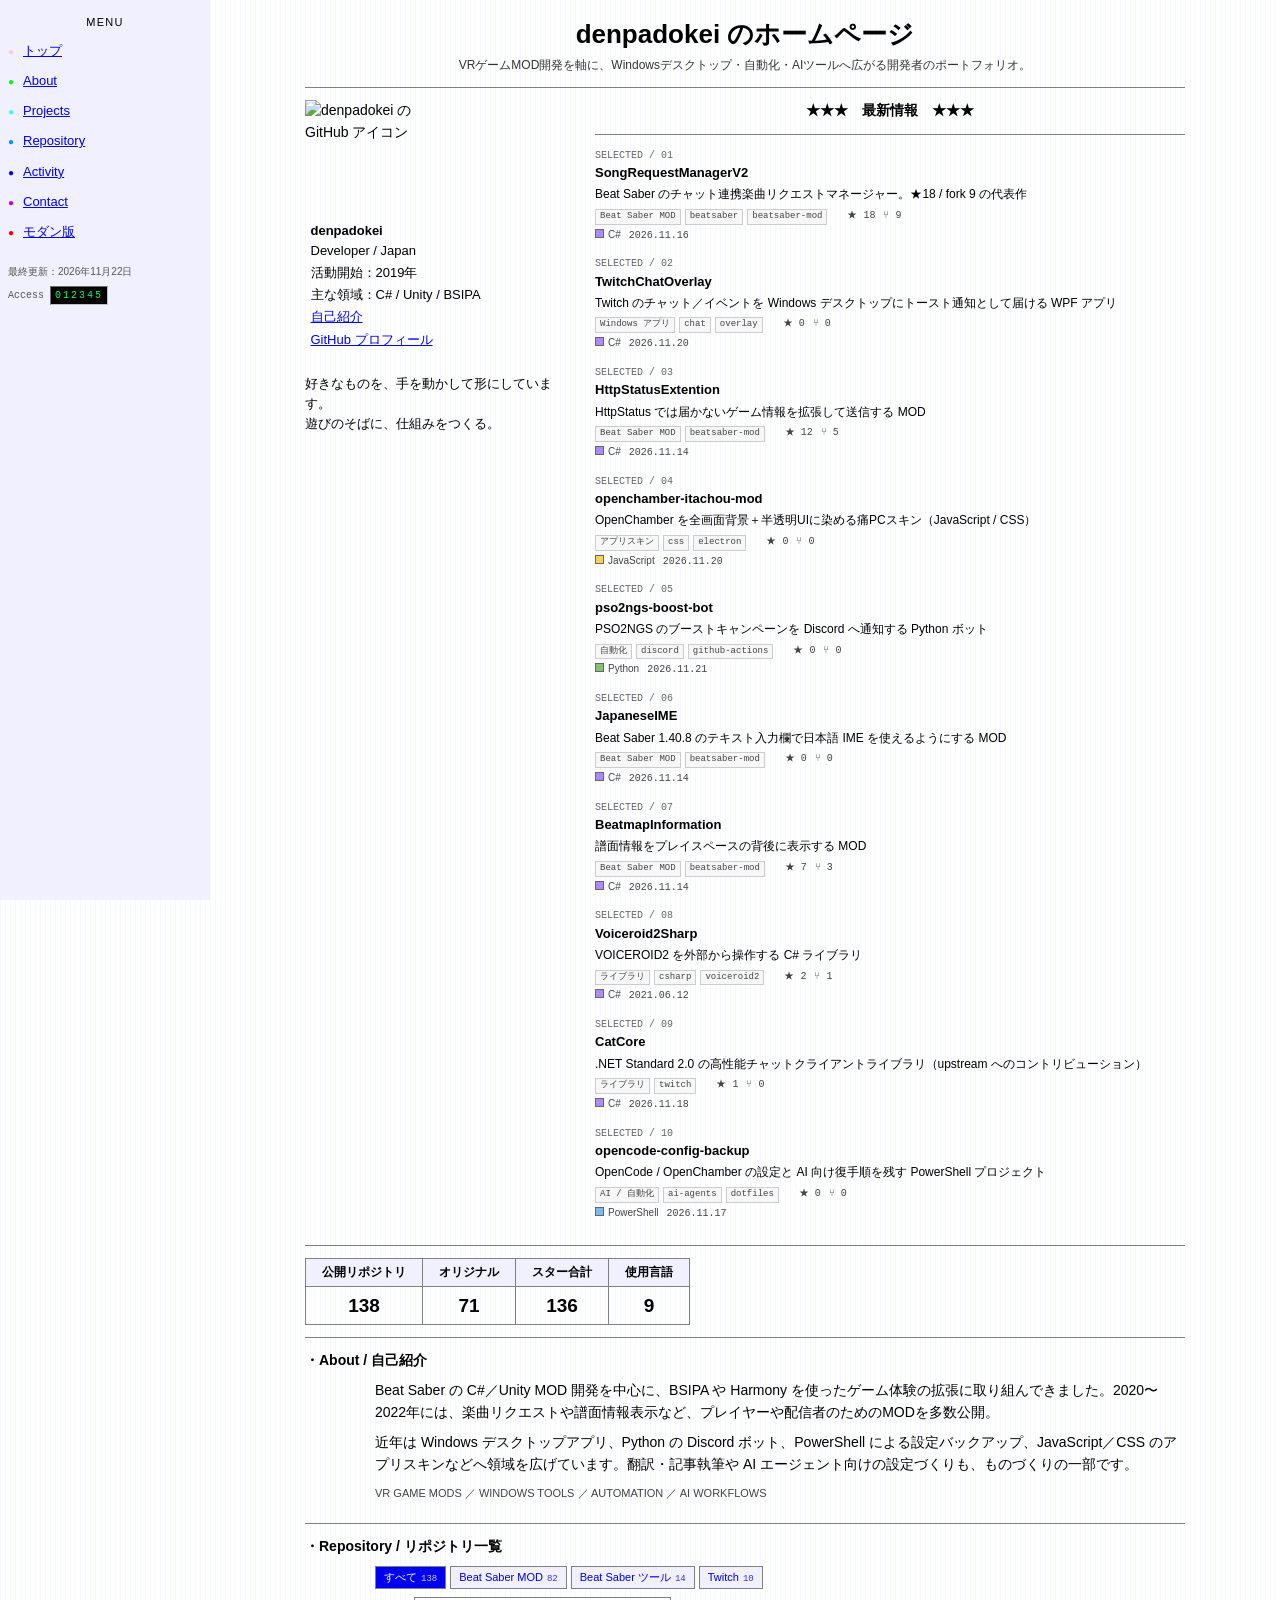
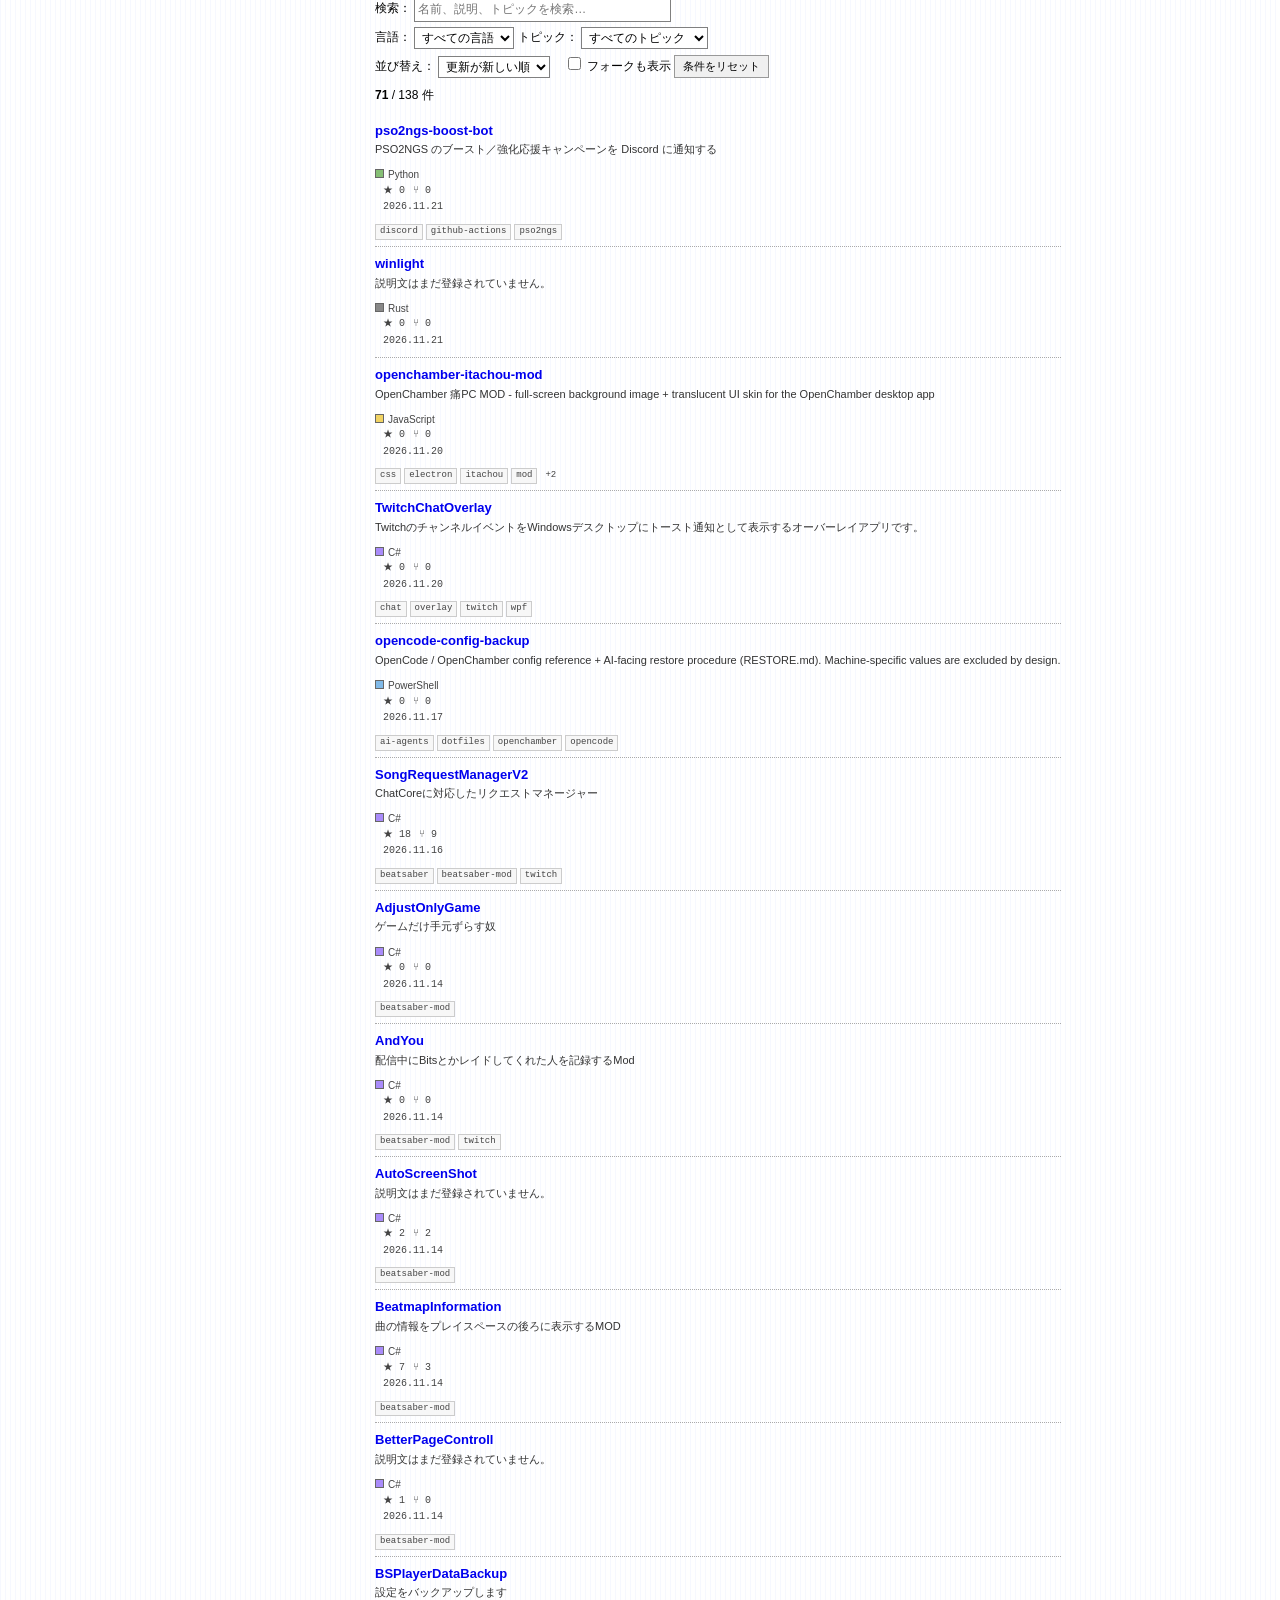
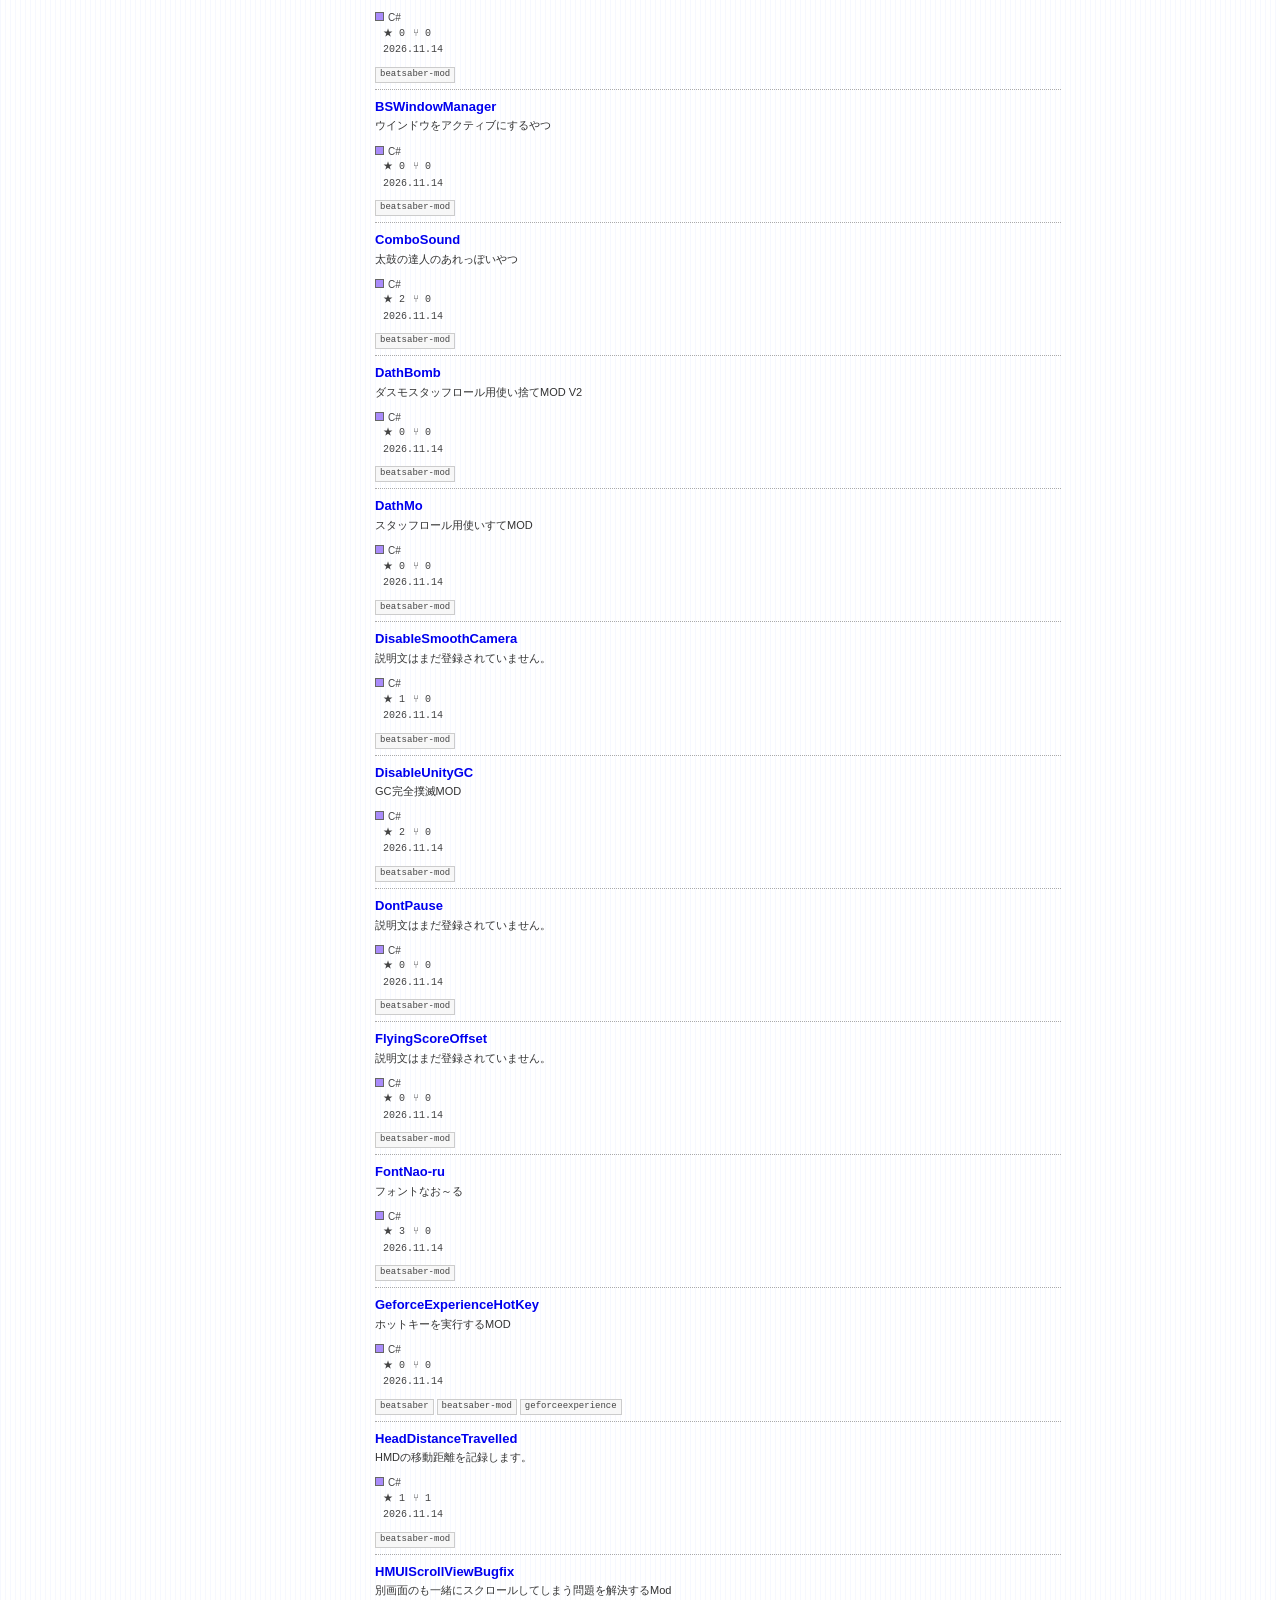
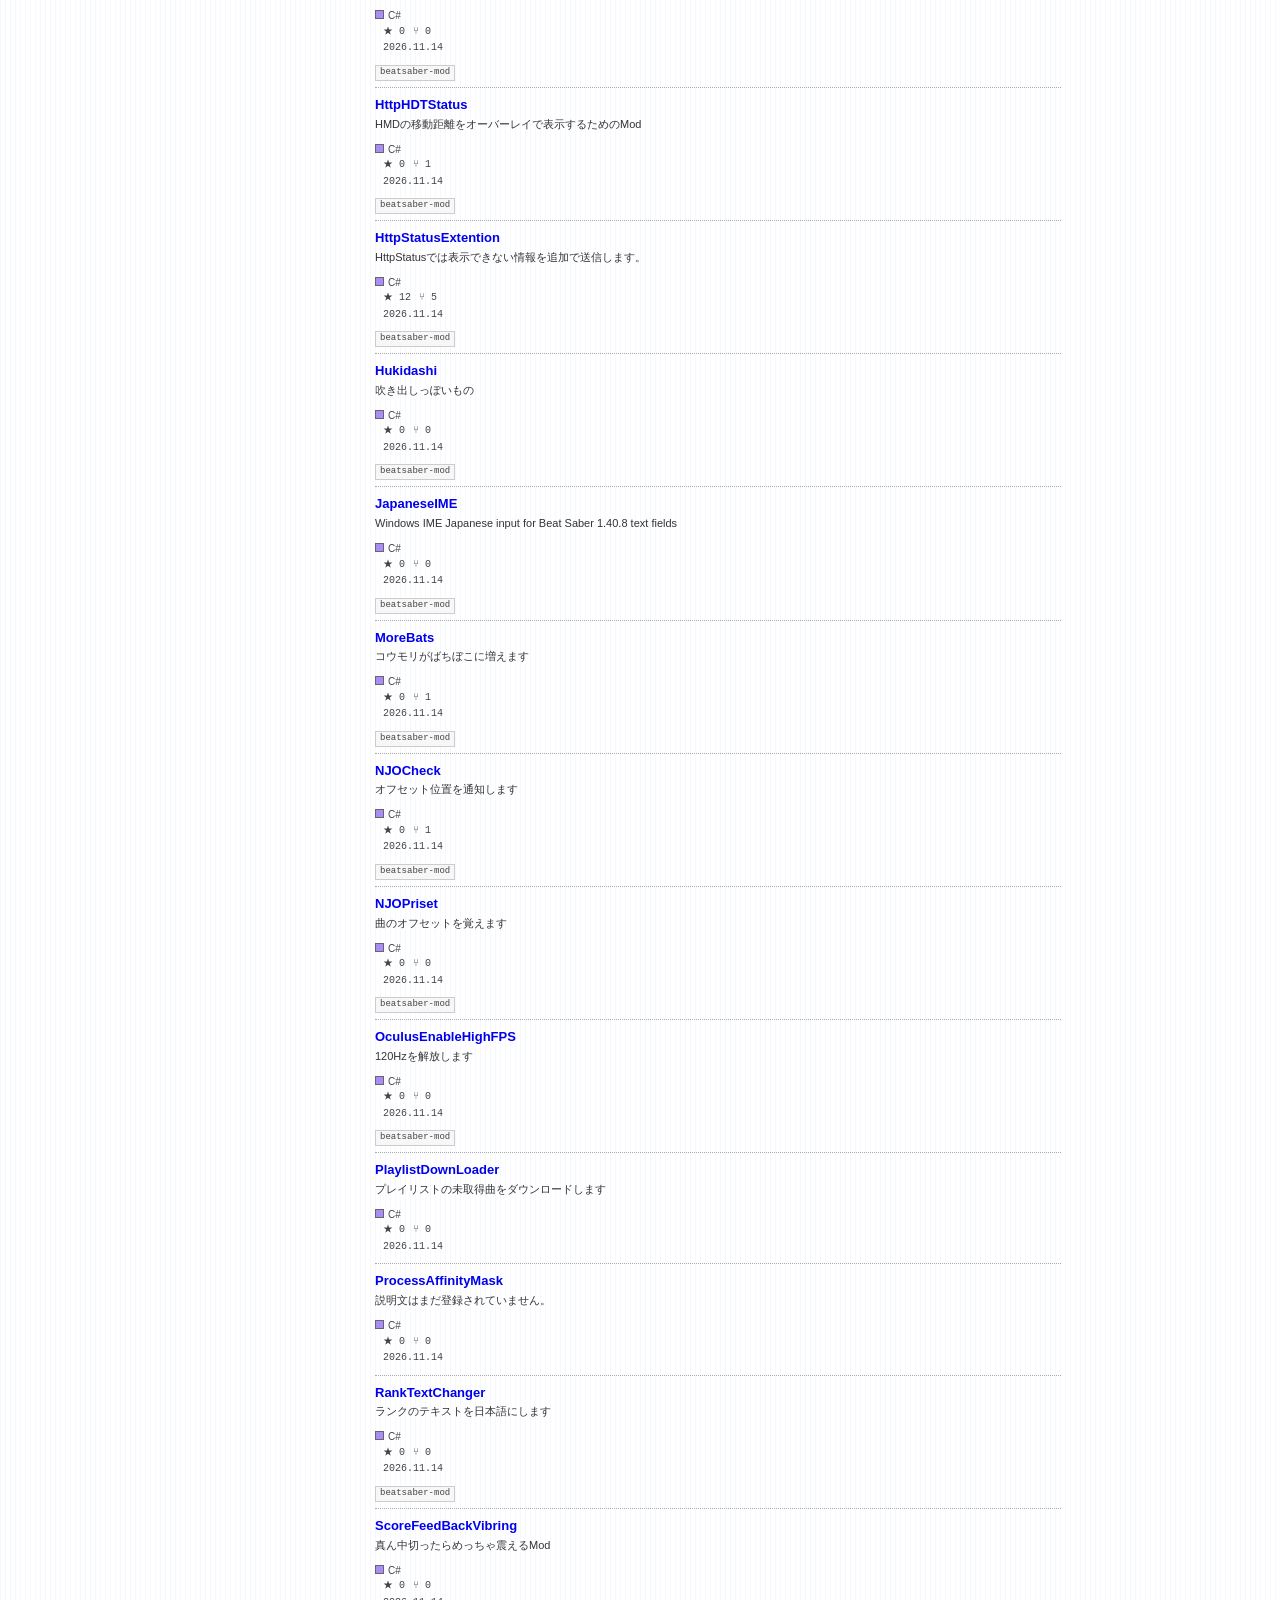
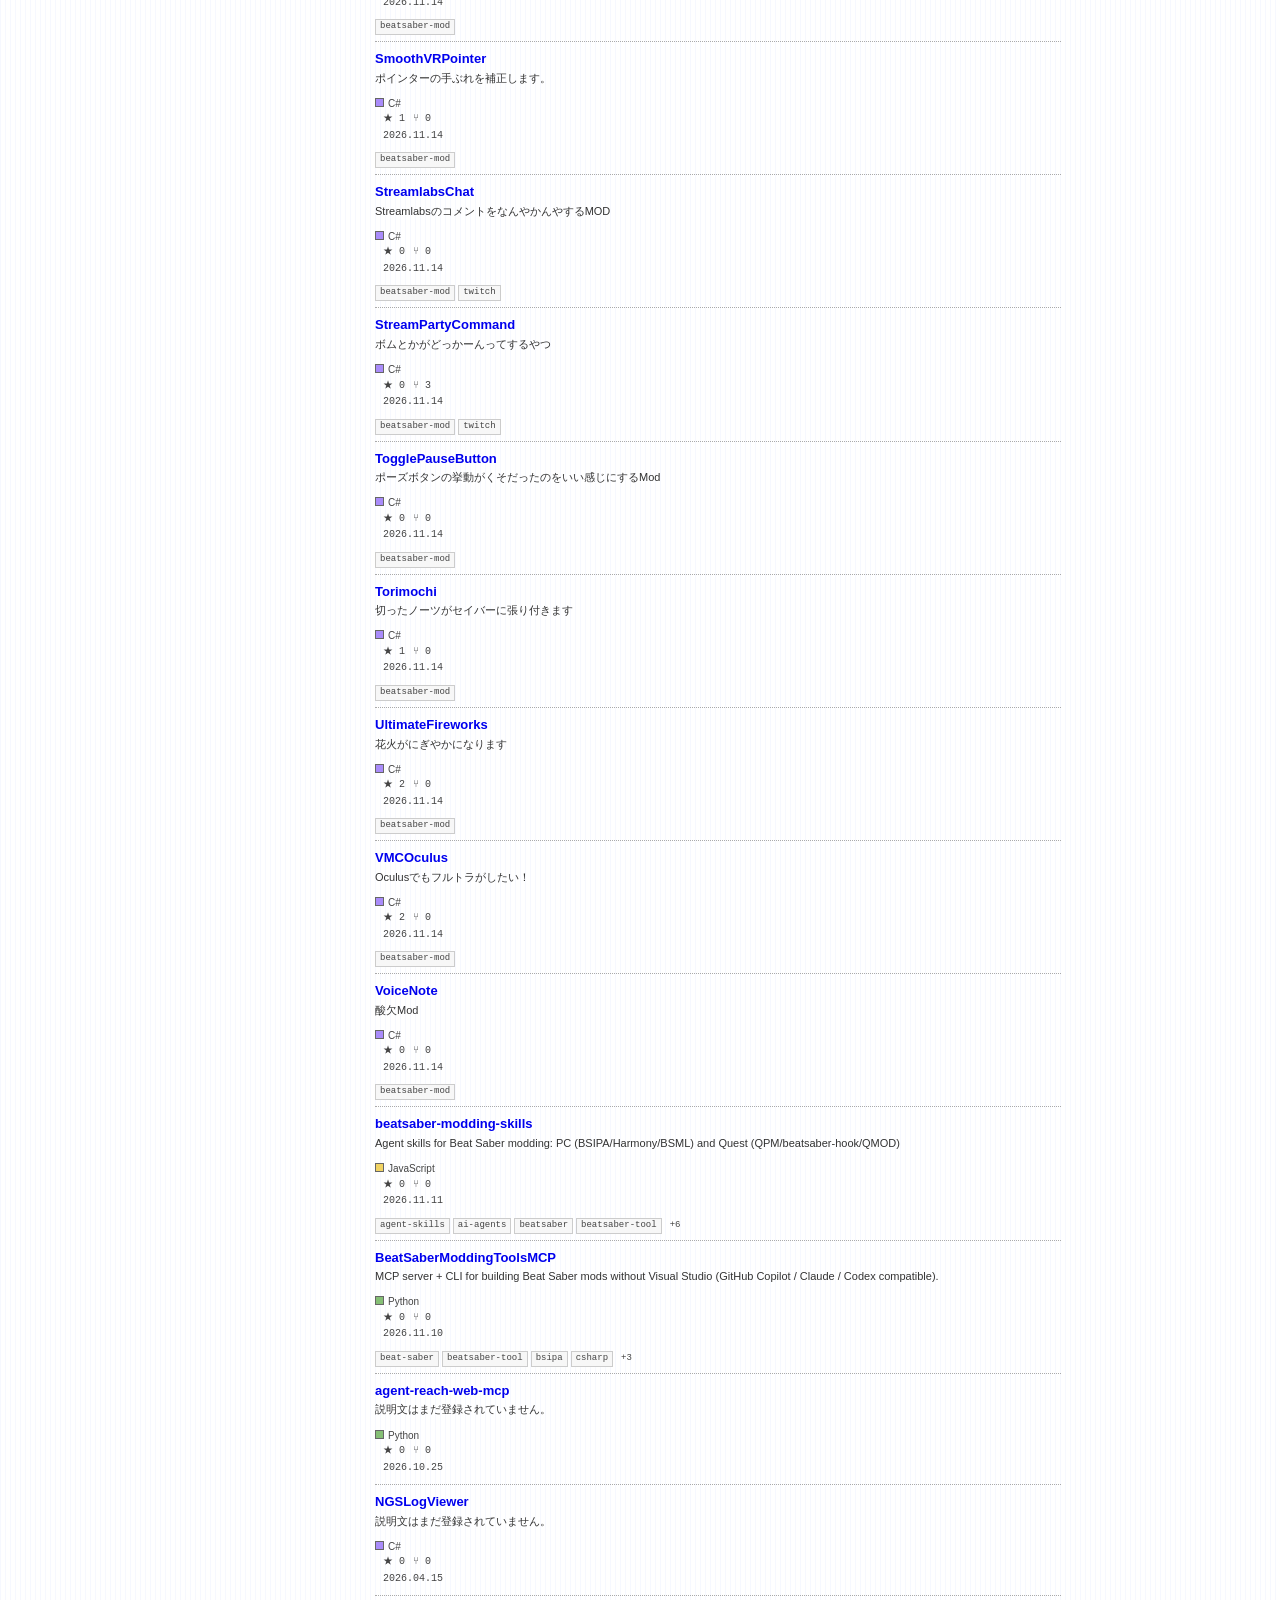
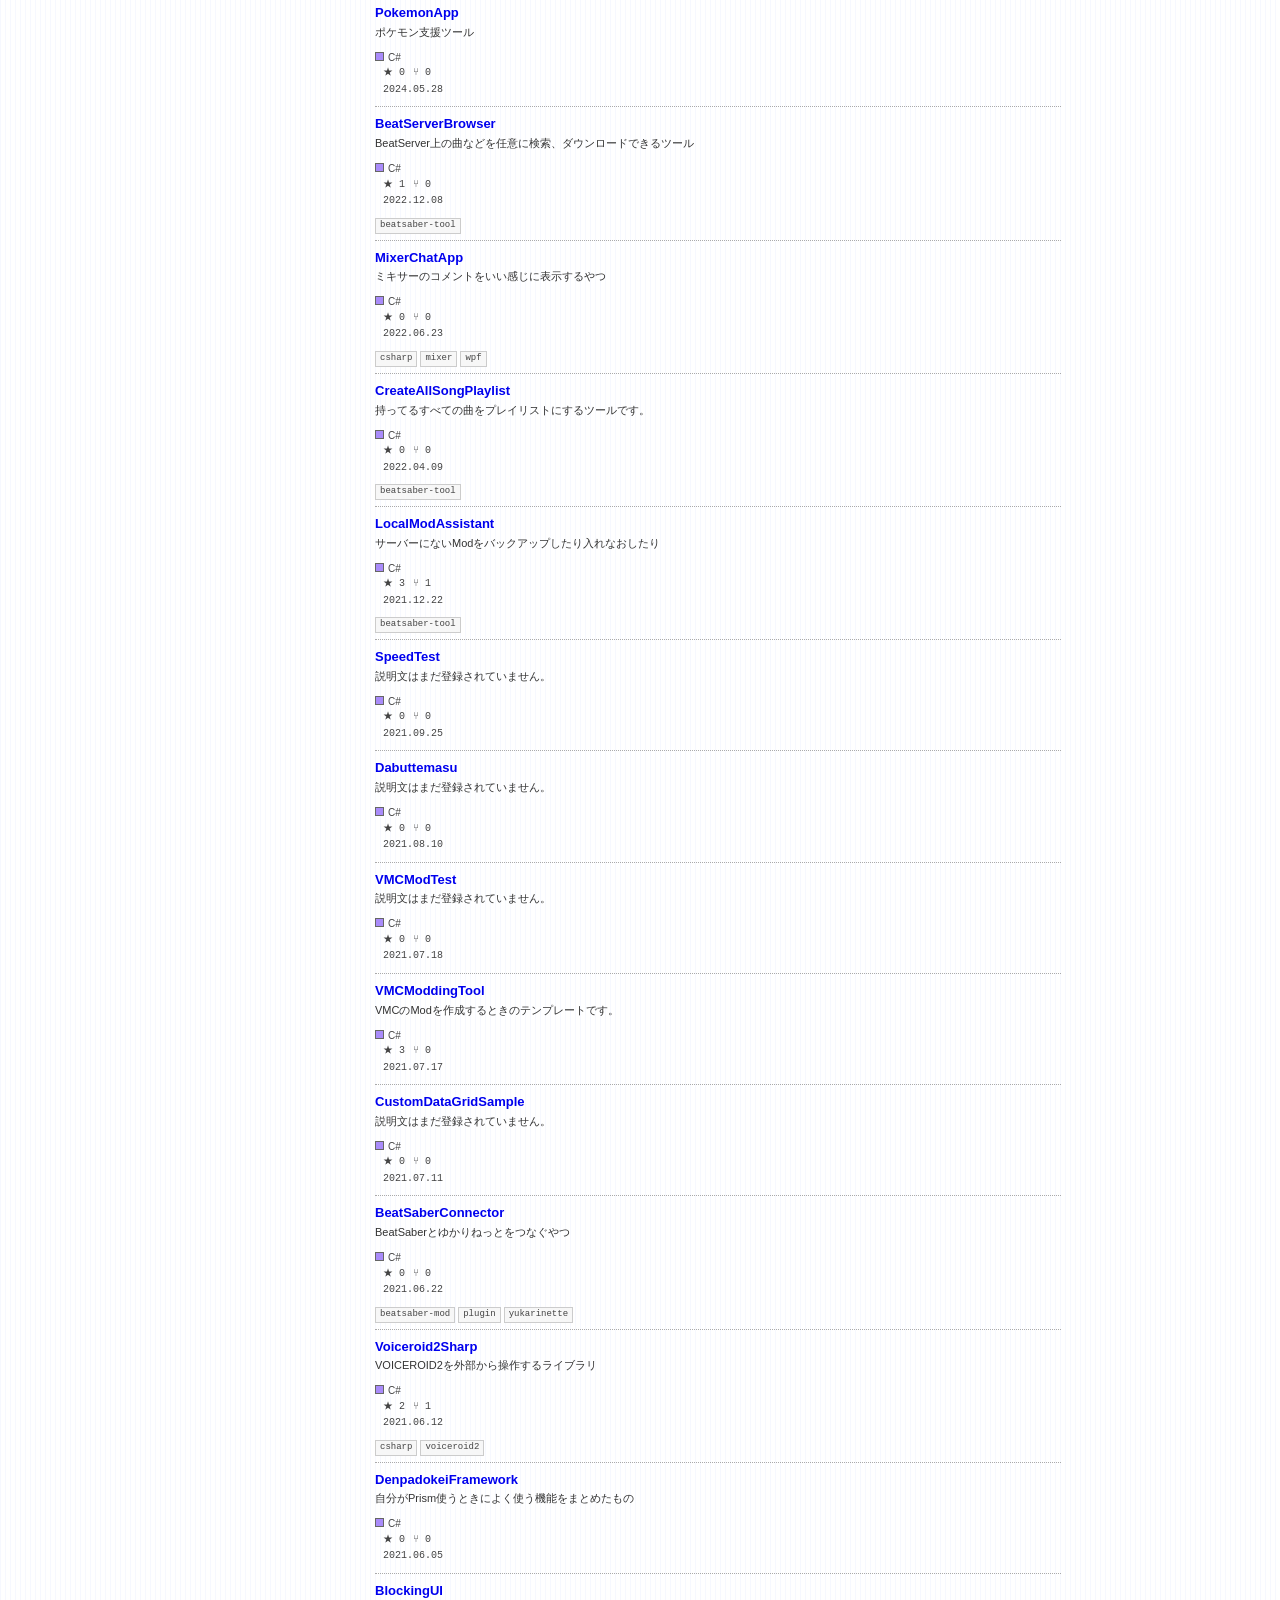
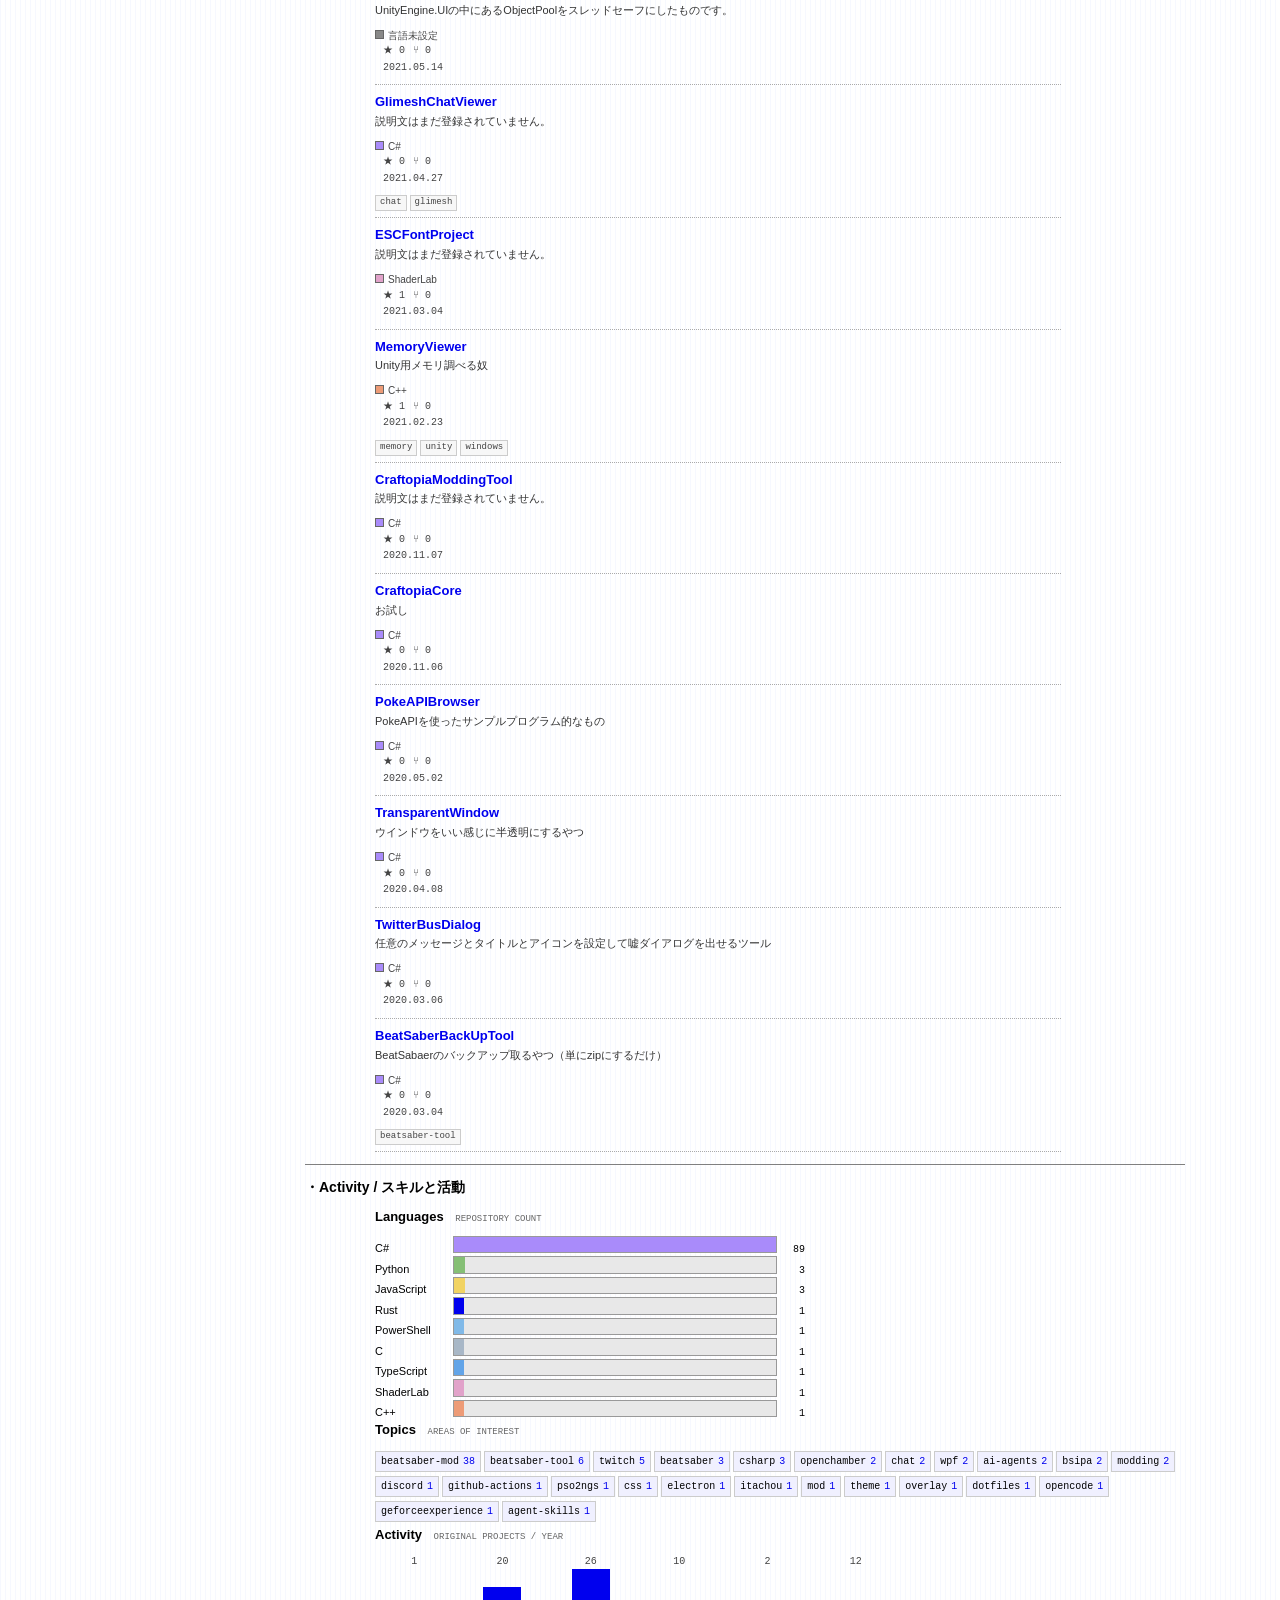
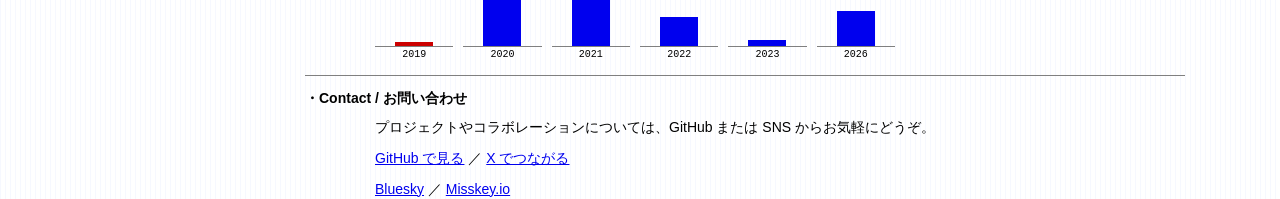
==== abe.html @ 69c89bf9 "feat: 阿部寛風のクラシックページを追加" ====
<!doctype html>
<html lang="ja">
<head>
  <meta charset="utf-8">
  <meta name="viewport" content="width=device-width, initial-scale=1">
  <meta name="description" content="denpadokei のホームページ（クラシック版）。VRゲームMODからデスクトップアプリ、自動化・AIツールまでのポートフォリオ。">
  <title>denpadokei のホームページ</title>
  <link rel="stylesheet" href="./assets/abe.css">
  <script src="./assets/app.js" defer></script>
</head>
<body>
  <a class="skip-link" href="#main">本文へスキップ</a>
  <div class="abe-layout">
    <nav class="abe-menu" aria-label="サイトメニュー">
      <p class="menu-head">MENU</p>
      <ul class="menu-list">
        <li><span class="menu-dot" style="color:#ffcccc" aria-hidden="true">●</span><a href="#main">トップ</a></li>
        <li><span class="menu-dot" style="color:#00ff00" aria-hidden="true">●</span><a href="#about">About</a></li>
        <li><span class="menu-dot" style="color:#33ffff" aria-hidden="true">●</span><a href="#featured">Projects</a></li>
        <li><span class="menu-dot" style="color:#0099ff" aria-hidden="true">●</span><a href="#all-projects">Repository</a></li>
        <li><span class="menu-dot" style="color:#0000ff" aria-hidden="true">●</span><a href="#activity">Activity</a></li>
        <li><span class="menu-dot" style="color:#cc00cc" aria-hidden="true">●</span><a href="#contact">Contact</a></li>
        <li><span class="menu-dot" style="color:#ff0000" aria-hidden="true">●</span><a href="./index.html">モダン版</a></li>
      </ul>
      <p class="menu-note">最終更新：2026年11月22日</p>
      <p class="menu-counter">Access <span>012345</span></p>
    </nav>

    <main class="abe-main" id="main">
      <div class="abe-page">
        <h1>denpadokei のホームページ</h1>
        <p class="page-sub">VRゲームMOD開発を軸に、Windowsデスクトップ・自動化・AIツールへ広がる開発者のポートフォリオ。</p>
        <hr size="1">

        <table class="profile-layout" border="0" cellpadding="0" cellspacing="0">
          <tr>
            <td class="profile-photo-cell" valign="top">
              <img class="profile-photo" src="https://avatars.githubusercontent.com/u/55026301?v=4" width="112" height="112" border="0" alt="denpadokei の GitHub アイコン">
              <table class="profile-table" border="0" cellpadding="0" cellspacing="0" width="256">
                <tr><td>&nbsp;</td><td><b>denpadokei</b><br>Developer / Japan</td></tr>
                <tr><td>&nbsp;</td><td>活動開始：2019年</td></tr>
                <tr><td>&nbsp;</td><td>主な領域：C# / Unity / BSIPA</td></tr>
                <tr><td>&nbsp;</td><td><a href="#about">自己紹介</a></td></tr>
                <tr><td>&nbsp;</td><td><a href="https://github.com/denpadokei" target="_blank" rel="noopener noreferrer">GitHub プロフィール</a></td></tr>
                <tr><td colspan="2">&nbsp;</td></tr>
                <tr><td colspan="2">好きなものを、手を動かして形にしています。<br>遊びのそばに、仕組みをつくる。</td></tr>
              </table>
            </td>
            <td class="profile-spacer">&nbsp;</td>
            <td class="latest-cell" id="featured" valign="top">
              <div class="center"><b>★★★　最新情報　★★★</b></div>
              <hr size="1">
              <div id="featured-grid" aria-live="polite">
                <p class="loading">プロジェクトを読み込み中…</p>
              </div>
            </td>
          </tr>
        </table>

        <hr size="1">
        <table class="stats-table" border="1" cellspacing="0" cellpadding="4">
          <tr class="stats-labels">
            <th>公開リポジトリ</th><th>オリジナル</th><th>スター合計</th><th>使用言語</th>
          </tr>
          <tr class="stats-values">
            <td id="stat-repos">137</td><td id="stat-original">70</td><td id="stat-stars">136</td><td id="stat-languages">8</td>
          </tr>
        </table>

        <section id="about">
          <hr size="1">
          <p class="section-title"><b>・About / 自己紹介</b></p>
          <table class="indent" border="0" cellpadding="0" cellspacing="0">
            <tr><td class="indent-space">&nbsp;</td><td>
              <p>Beat Saber の C#／Unity MOD 開発を中心に、BSIPA や Harmony を使ったゲーム体験の拡張に取り組んできました。2020〜2022年には、楽曲リクエストや譜面情報表示など、プレイヤーや配信者のためのMODを多数公開。</p>
              <p>近年は Windows デスクトップアプリ、Python の Discord ボット、PowerShell による設定バックアップ、JavaScript／CSS のアプリスキンなどへ領域を広げています。翻訳・記事執筆や AI エージェント向けの設定づくりも、ものづくりの一部です。</p>
              <p class="tag-line">VR GAME MODS ／ WINDOWS TOOLS ／ AUTOMATION ／ AI WORKFLOWS</p>
            </td></tr>
          </table>
        </section>

        <section id="all-projects">
          <hr size="1">
          <p class="section-title"><b>・Repository / リポジトリ一覧</b></p>
          <table class="indent" border="0" cellpadding="0" cellspacing="0">
            <tr><td class="indent-space">&nbsp;</td><td class="indent-body">
              <div id="quick-filters" class="quick-filters" role="group" aria-label="カテゴリで絞り込む"></div>
              <form id="project-filters" class="search-form" role="search" aria-label="プロジェクトを絞り込む">
                <div class="form-row">
                  <label for="search-input">検索：</label>
                  <input id="search-input" type="search" placeholder="名前、説明、トピックを検索…" autocomplete="off" size="34">
                </div>
                <div class="form-row">
                  <label for="language-filter">言語：</label>
                  <select id="language-filter"><option value="">すべての言語</option></select>
                  <label for="topic-filter">トピック：</label>
                  <select id="topic-filter"><option value="">すべてのトピック</option></select>
                </div>
                <div class="form-row">
                  <label for="sort-select">並び替え：</label>
                  <select id="sort-select">
                    <option value="updated">更新が新しい順</option>
                    <option value="stars">スターが多い順</option>
                    <option value="name">名前順</option>
                  </select>
                  <label class="fork-label"><input id="fork-toggle" type="checkbox"> フォークも表示</label>
                  <button id="clear-filters" type="button">条件をリセット</button>
                </div>
              </form>
              <p id="result-count" class="result-count" role="status" aria-live="polite">読み込み中…</p>
              <div id="project-grid" aria-live="polite">
                <p class="loading">リポジトリを読み込み中…</p>
              </div>
              <p id="data-notice" class="data-notice" role="status" aria-live="polite" hidden></p>
            </td></tr>
          </table>
        </section>

        <section id="activity">
          <hr size="1">
          <p class="section-title"><b>・Activity / スキルと活動</b></p>
          <table class="indent" border="0" cellpadding="0" cellspacing="0">
            <tr><td class="indent-space">&nbsp;</td><td class="indent-body">
              <p class="panel-title"><b>Languages</b> <span>REPOSITORY COUNT</span></p>
              <div id="language-bars" class="language-bars"><p class="loading">読み込み中…</p></div>
              <p class="panel-title"><b>Topics</b> <span>AREAS OF INTEREST</span></p>
              <div id="topic-cloud" class="topic-cloud"><p class="loading">読み込み中…</p></div>
              <p class="panel-title"><b>Activity</b> <span>ORIGINAL PROJECTS / YEAR</span></p>
              <div id="timeline" class="timeline"><p class="loading">読み込み中…</p></div>
            </td></tr>
          </table>
        </section>

        <section id="contact">
          <hr size="1">
          <p class="section-title"><b>・Contact / お問い合わせ</b></p>
          <table class="indent" border="0" cellpadding="0" cellspacing="0">
            <tr><td class="indent-space">&nbsp;</td><td>
              <p>プロジェクトやコラボレーションについては、GitHub または SNS からお気軽にどうぞ。</p>
              <p><a href="https://github.com/denpadokei" target="_blank" rel="noopener noreferrer">GitHub で見る</a> ／ <a href="https://x.com/j_denpadokei" target="_blank" rel="noopener noreferrer">X でつながる</a></p>
              <p><a href="https://bsky.app/profile/denpadokei.bsky.social" target="_blank" rel="noopener noreferrer">Bluesky</a> ／ <a href="https://misskey.io/@denpadokei" target="_blank" rel="noopener noreferrer">Misskey.io</a></p>
            </td></tr>
          </table>
        </section>

        <hr size="1">
        <p class="footer-note">当サイトの内容・テキストの無断転載・無断使用を固く禁じます。</p>
        <p class="footer-line">© 2026 denpadokei ／ <a href="./index.html">モダン版はこちら</a> ／ <a href="#main">ページ上部へ</a></p>
      </div>
    </main>
  </div>
</body>
</html>
---- assets/abe.css ----
/* 阿部寛のホームページ風のクラシックテーマ（abe.html 専用） */

:root { color-scheme: light; }

* { box-sizing: border-box; }
html { scroll-behavior: smooth; scroll-padding-top: 12px; }

body {
  margin: 0;
  background-color: #fff;
  background-image: repeating-linear-gradient(90deg, #f6f8ff 0, #f6f8ff 1px, transparent 1px, transparent 5px);
  color: #000;
  font-family: "MS PGothic", "Yu Gothic", "Hiragino Kaku Gothic ProN", Meiryo, sans-serif;
  font-size: 14px;
  line-height: 1.55;
}

a { color: #0000ee; text-decoration: underline; }
a:visited { color: #551a8b; }
a:hover { color: #ff0000; }
button, input, select { font: inherit; }
hr { border: 0; border-top: 1px solid #808080; margin: 12px 0; }
.center { text-align: center; }
.loading, .empty-state, .loading-note { margin: 4px 0; padding: 4px 0; color: #666; font-size: 12px; }
.skip-link {
  position: absolute; z-index: 10; top: -100px; left: 8px;
  padding: 6px 10px; background: #0000ee; color: #fff; font-size: 12px;
}
.skip-link:focus { top: 8px; }
.back-to-top { display: none !important; }

/* 左メニュー（オリジナルのフレーム層を再現） */
.abe-layout { display: flex; align-items: stretch; min-height: 100vh; }
.abe-menu {
  position: sticky; top: 0; align-self: flex-start;
  flex: 0 0 18%; min-width: 158px; max-width: 210px;
  height: 100vh; overflow-y: auto; padding: 14px 8px 24px;
  background: #f0f0ff; font-size: 13px;
}
.menu-head {
  margin: 0 0 10px; text-align: center;
  font-size: 11px; letter-spacing: .12em;
}
.menu-list { list-style: none; margin: 0; padding: 0; }
.menu-list li { margin-bottom: 10px; white-space: nowrap; }
.menu-dot { display: inline-block; width: 15px; font-size: 10px; }
.menu-note { margin: 22px 0 0; color: #555; font-size: 10px; }
.menu-counter { margin: 6px 0 0; color: #555; font-family: monospace; font-size: 10px; }
.menu-counter span {
  display: inline-block; padding: 1px 4px; border: 1px inset #c0c0c0;
  background: #000; color: #00ff66; letter-spacing: 2px;
}

/* 右コンテンツ */
.abe-main { flex: 1 1 auto; min-width: 0; padding: 8px 16px 46px; }
.abe-page { max-width: 880px; margin: 0 auto; }
.abe-page h1 {
  margin: 6px 0 2px; text-align: center;
  font-size: 26px; font-weight: 700;
}
.page-sub { margin: 0 0 10px; text-align: center; font-size: 12px; color: #333; }

/* プロフィールと最新情報 */
.profile-layout { width: 100%; table-layout: fixed; }
.profile-photo-cell { width: 274px; }
.profile-photo { display: block; margin-bottom: 8px; border: 0; }
.profile-table { font-size: 13px; }
.profile-table td { padding: 1px 0; vertical-align: top; }
.profile-spacer { width: 16px; }
.latest-cell { vertical-align: top; }
.latest-cell .center { font-size: 14px; }

#featured-grid { font-size: 13px; }
.featured-card { display: block; margin-bottom: 12px; color: inherit; text-decoration: none; }
.featured-card:hover { text-decoration: none; }
.featured-card:visited { color: inherit; }
.featured-top { font-size: 10px; color: #666; }
.featured-number { font-family: monospace; }
.featured-arrow { display: none; }
.featured-card h3 {
  display: inline; margin: 0; font-size: 13px; font-weight: 700; color: inherit; text-decoration: inherit;
}
.featured-card:hover h3 { text-decoration: underline; }
.featured-card > p { margin: 2px 0 0; font-size: 12px; }
.featured-bottom, .featured-tags, .featured-card .card-stats { display: inline; }
.featured-bottom .card-stats { margin-left: 8px; font-family: monospace; font-size: 10px; color: #444; }
.featured-tags .tag { margin-right: 4px; }
.featured-card .repo-meta { margin-top: 2px; font-size: 10px; color: #444; }
.featured-card .repo-meta time { margin-left: 8px; }

/* 統計 */
.stats-table { border-collapse: collapse; border-color: #808080; font-size: 12px; }
.stats-table th { padding: 4px 16px; background: #f0f0ff; text-align: center; font-weight: 700; }
.stats-table td {
  padding: 4px 16px; text-align: center;
  font-size: 19px; font-weight: 700;
}

/* 各セクション */
.section-title { margin: 8px 0; font-size: 14px; }
.indent-space { width: 70px; }
.indent p { margin: 0 0 9px; }
.tag-line { font-size: 11px; color: #444; }

/* リポジトリ検索 */
.quick-filters { margin-bottom: 8px; }
.quick-chip {
  padding: 2px 8px; margin-right: 4px; border: 1px solid #808080; border-radius: 0;
  background: #f0f0ff; color: #0000ee; font-size: 11px; cursor: pointer;
}
.quick-chip:hover { background: #e0e0ff; }
.quick-chip[aria-pressed="true"] { background: #0000ee; color: #fff; }
.quick-count { margin-left: 4px; font-family: monospace; font-size: 9px; opacity: .8; }
.search-form { margin: 8px 0; font-size: 12px; }
.form-row { margin-bottom: 5px; }
.search-form input[type="search"], .search-form select {
  padding: 2px 3px; border: 1px solid #808080; border-radius: 0;
  background: #fff; color: #000; font-size: 12px; vertical-align: middle;
}
.search-form button {
  padding: 2px 8px; border: 1px solid #999; border-radius: 0;
  background: #f0f0f0; font-size: 11px; cursor: pointer;
}
.fork-label { margin-left: 10px; }
.result-count { margin: 8px 0 4px; font-size: 12px; }
.result-count span:first-child { font-weight: 700; }
.data-notice {
  margin: 10px 0 0; padding: 7px 10px; border-left: 3px solid #cc0000;
  background: #fff5f5; font-size: 11px;
}
.data-notice[hidden] { display: none; }

/* プロジェクト一覧 */
.project-grid { display: block; }
.project-card {
  display: block; padding: 6px 0; border-bottom: 1px dotted #aaa;
}
.repo-title-link { text-decoration: none; }
.repo-title-link h3 {
  display: inline; margin: 0; font-size: 13px; font-weight: 700; color: inherit; text-decoration: inherit;
}
.repo-title-link:hover h3 { text-decoration: underline; }
.repo-description { margin: 2px 0; font-size: 11px; color: #333; }
.repo-meta { font-size: 10px; color: #444; }
.repo-meta time { margin-left: 8px; font-family: monospace; }
.repo-topics { margin-top: 3px; }
.tag {
  display: inline-block; padding: 0 4px; margin-right: 3px;
  border: 1px solid #ccc; background: #f7f7f7; color: #444;
  font-family: monospace; font-size: 9px;
}
.tag-more { border-color: transparent; background: transparent; }
.language-pill { font-size: 10px; white-space: nowrap; }
.language-pill::before {
  display: inline-block; width: 7px; height: 7px; margin-right: 4px;
  border: 1px solid #666; content: ""; background: var(--language-color, #888);
}
.card-stats { font-family: monospace; font-size: 10px; color: #444; }
.card-stats span { margin-left: 8px; }

/* 活動統計 */
.panel-title { margin: 14px 0 5px; font-size: 13px; }
.panel-title span { margin-left: 8px; color: #666; font-family: monospace; font-size: 9px; }
.language-row { display: table; width: 100%; max-width: 430px; margin-bottom: 3px; font-size: 11px; }
.language-name { display: table-cell; width: 78px; }
.language-track { display: table-cell; height: 10px; border: 1px solid #999; background: #e8e8e8; }
.language-fill { display: block; width: var(--bar-width); height: 100%; background: #0000ee; }
.language-count { display: table-cell; width: 28px; text-align: right; font-family: monospace; font-size: 10px; }
.topic-cloud { font-size: 11px; line-height: 1.9; }
.topic-chip {
  display: inline-block; padding: 0 5px; margin: 0 3px 3px 0;
  border: 1px solid #ccc; background: #f0f0ff; font-family: monospace; font-size: 10px;
}
.topic-chip span { margin-left: 4px; color: #0000ee; }
.timeline { display: flex; align-items: flex-end; gap: 10px; max-width: 520px; }
.year-column { flex: 1 1 0; text-align: center; font-size: 10px; }
.year-count { display: block; color: #444; font-family: monospace; }
.year-track {
  display: flex; align-items: flex-end; justify-content: center;
  height: 78px; border-bottom: 1px solid #808080;
}
.year-bar { width: min(38px, 65%); height: var(--bar-height); background: #0000ee; }
.year-column:first-child .year-bar { background: #cc0000; }
.year-label { display: block; font-family: monospace; }

.footer-note { margin: 8px 0 4px; font-size: 11px; }
.footer-line { margin: 4px 0 0; text-align: right; font-size: 11px; }

@media (max-width: 760px) {
  .abe-layout { display: block; }
  .abe-menu {
    position: static; width: 100%; max-width: none; height: auto;
    padding: 8px 10px; border-bottom: 1px solid #999;
  }
  .menu-head { display: none; }
  .menu-list { display: flex; flex-wrap: wrap; gap: 2px 10px; }
  .menu-list li { margin: 0; }
  .menu-note, .menu-counter { display: none; }
  .abe-main { padding: 8px 10px 32px; }
  .abe-page h1 { font-size: 21px; }
  .profile-layout { display: block; }
  .profile-photo-cell, .latest-cell { display: block; width: auto; }
  .profile-spacer { display: none; }
  .indent-space { width: 22px; }
  .stats-table th, .stats-table td { padding: 3px 6px; }
  .stats-table td { font-size: 15px; }
  .timeline { gap: 4px; }
}
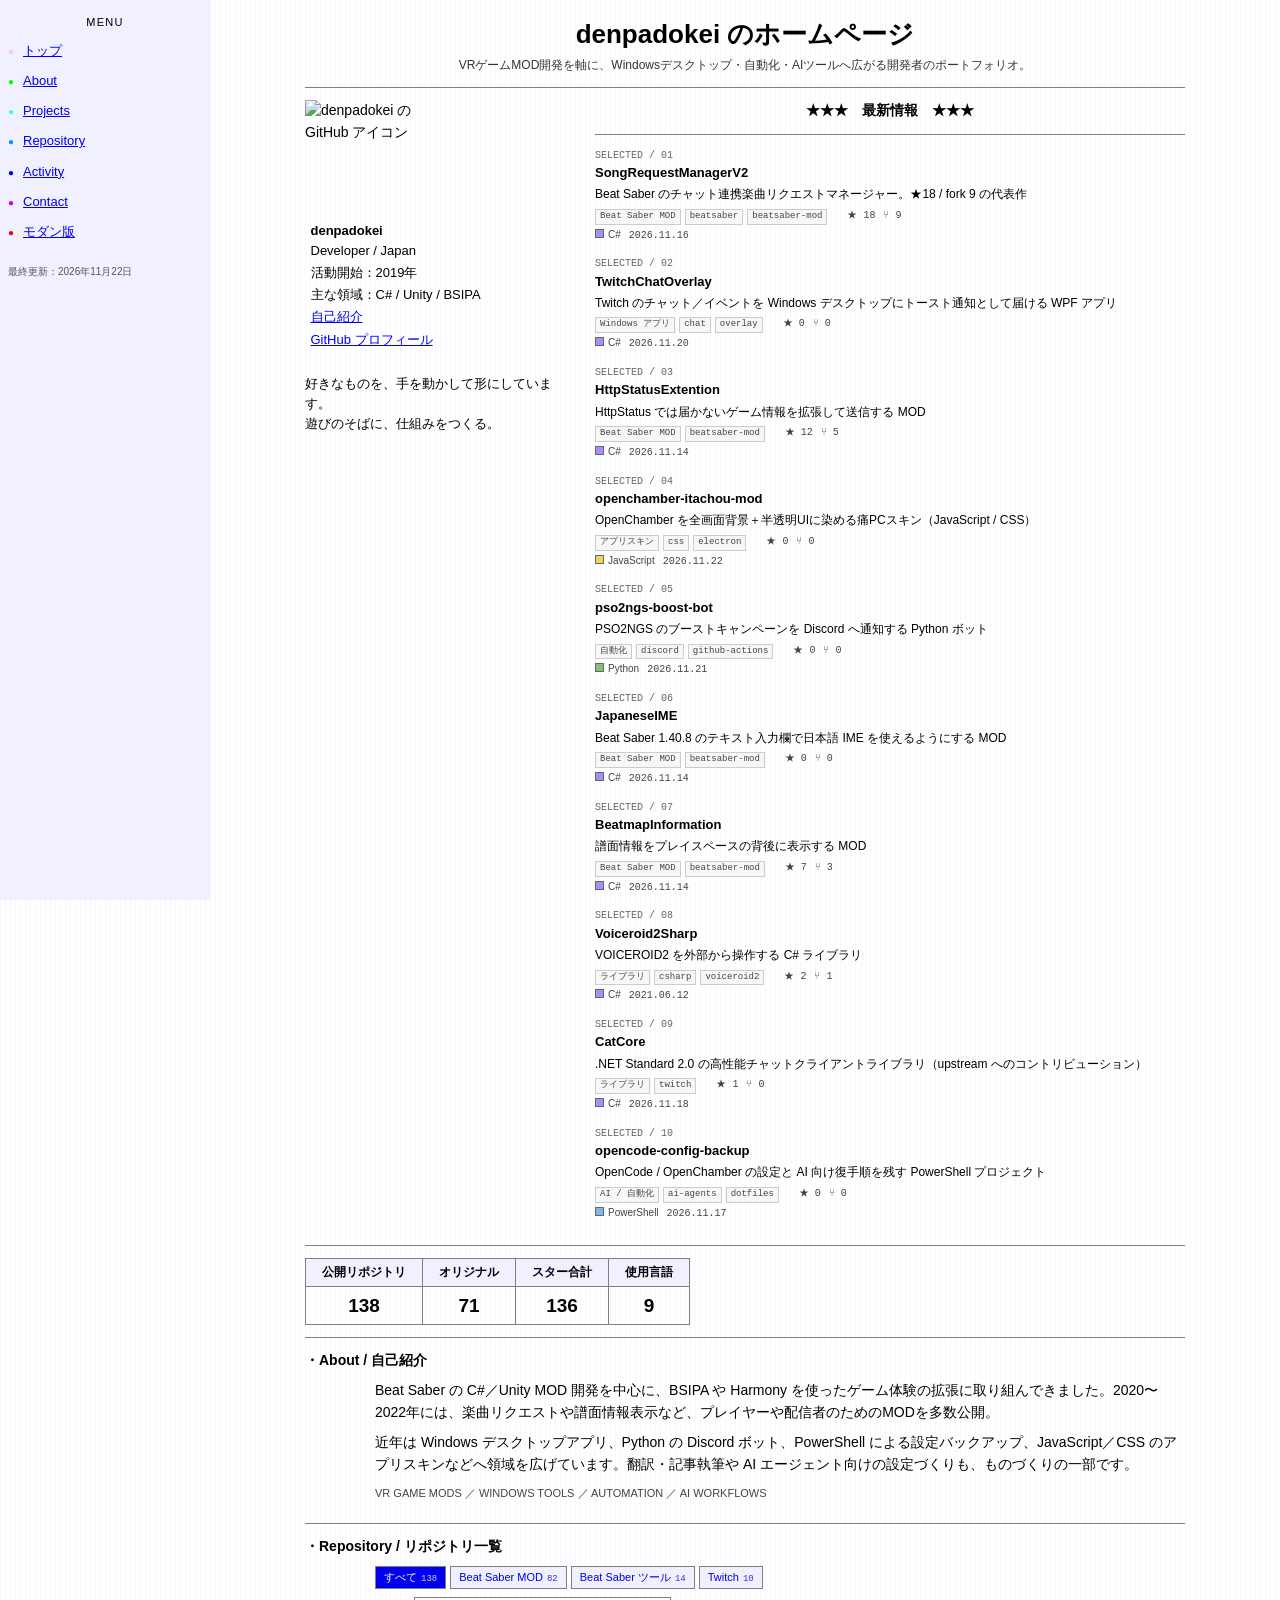
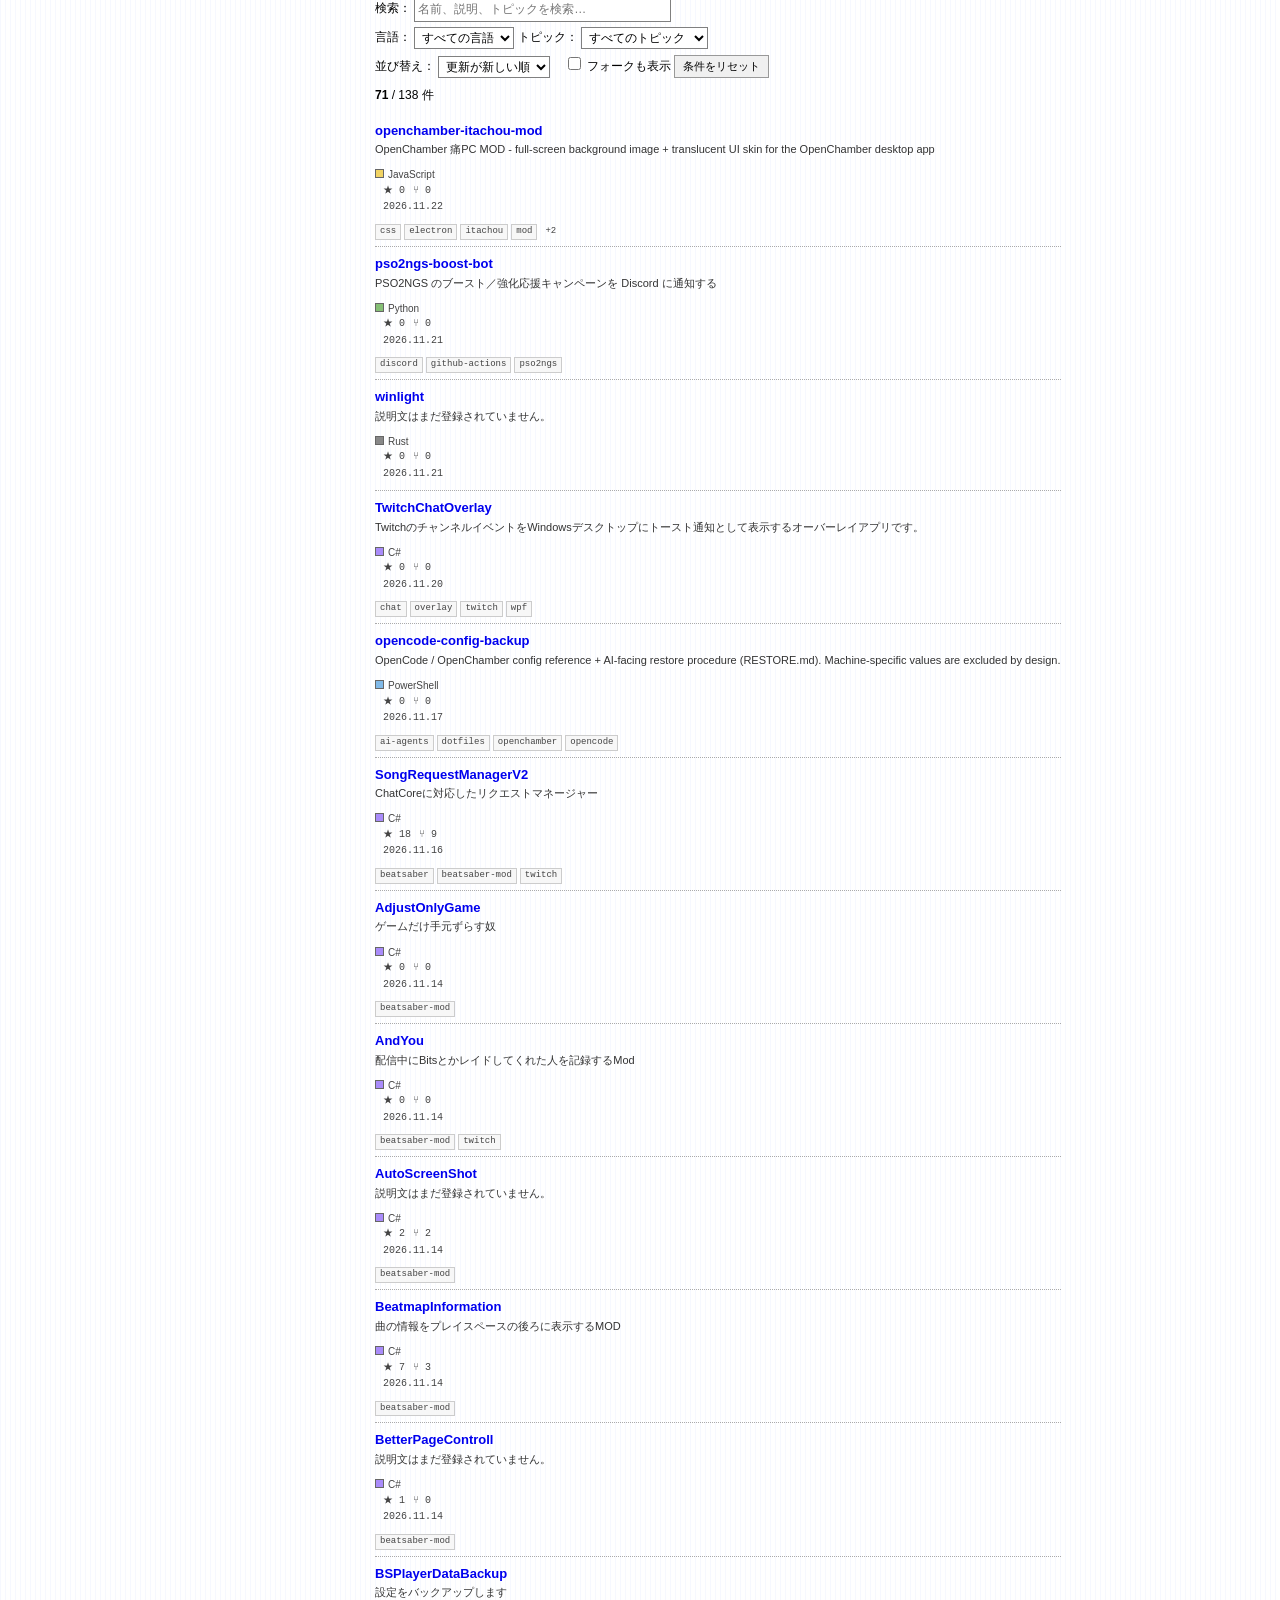
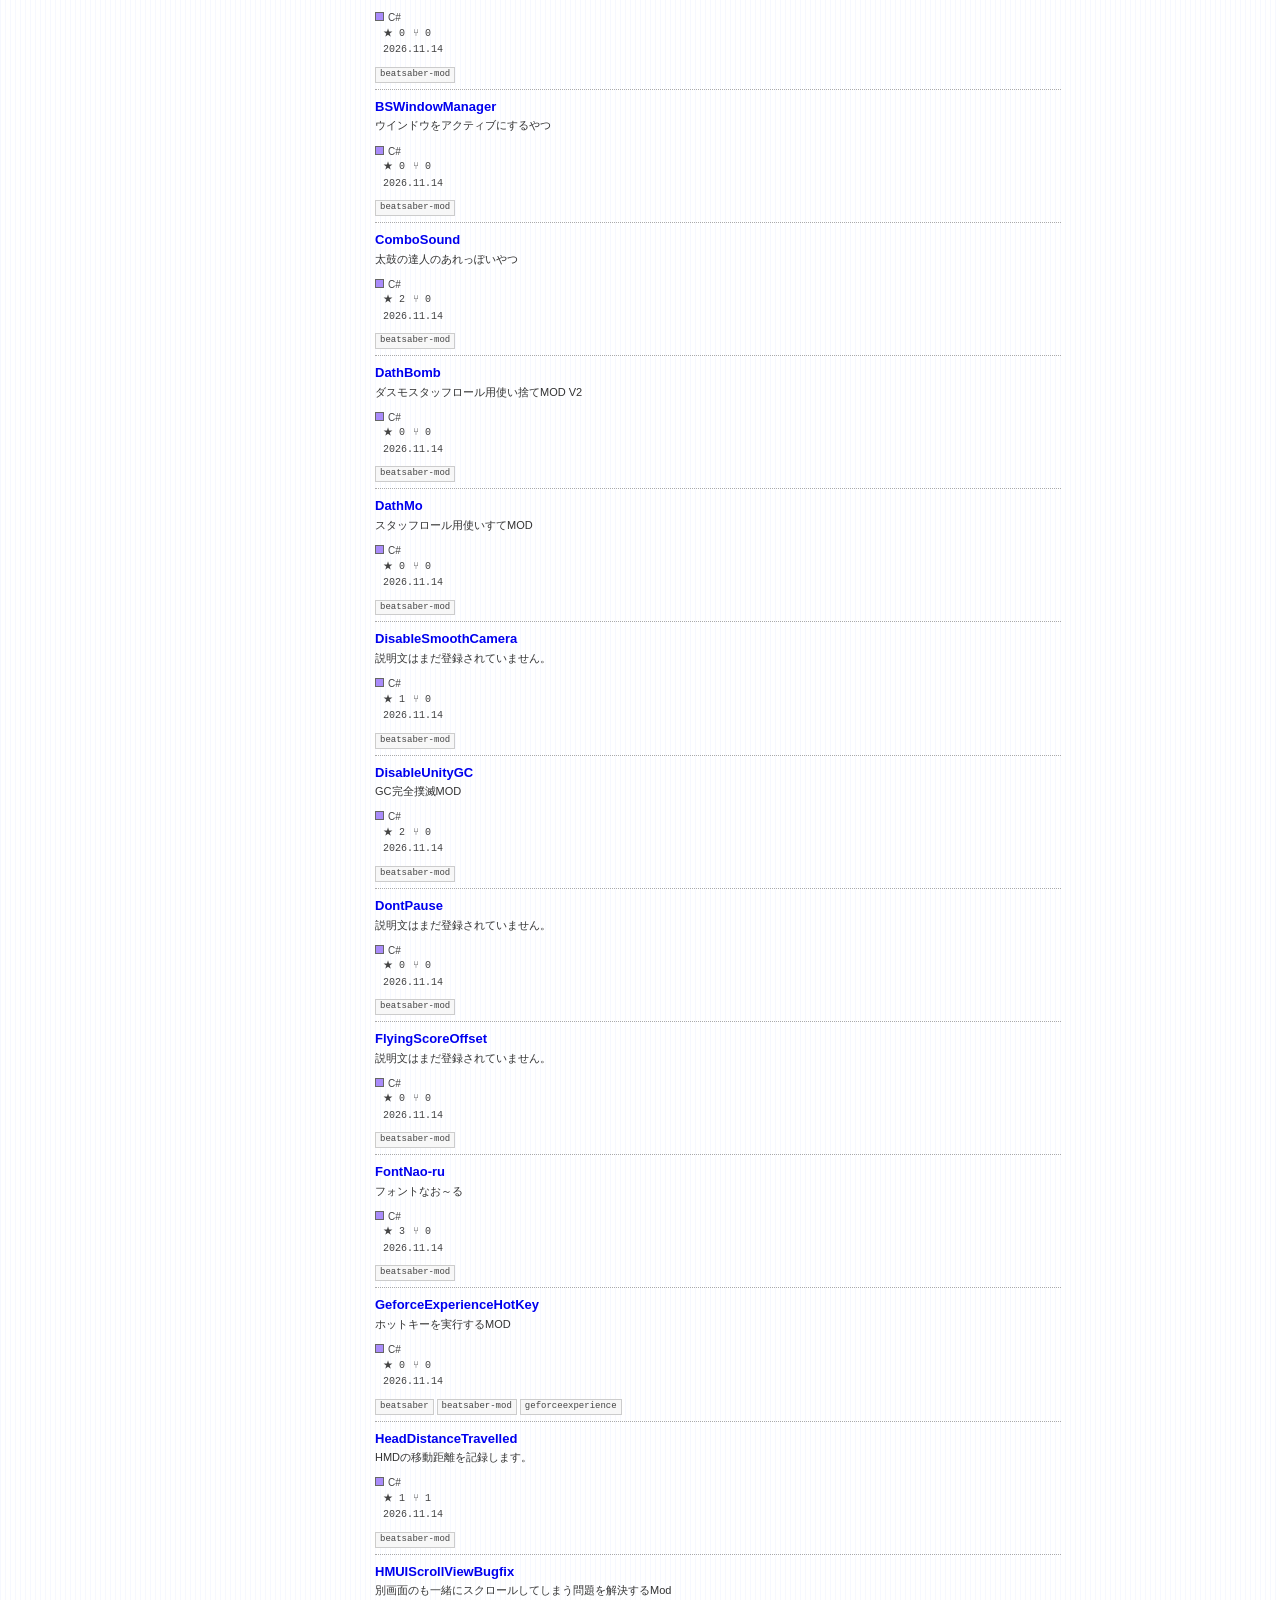
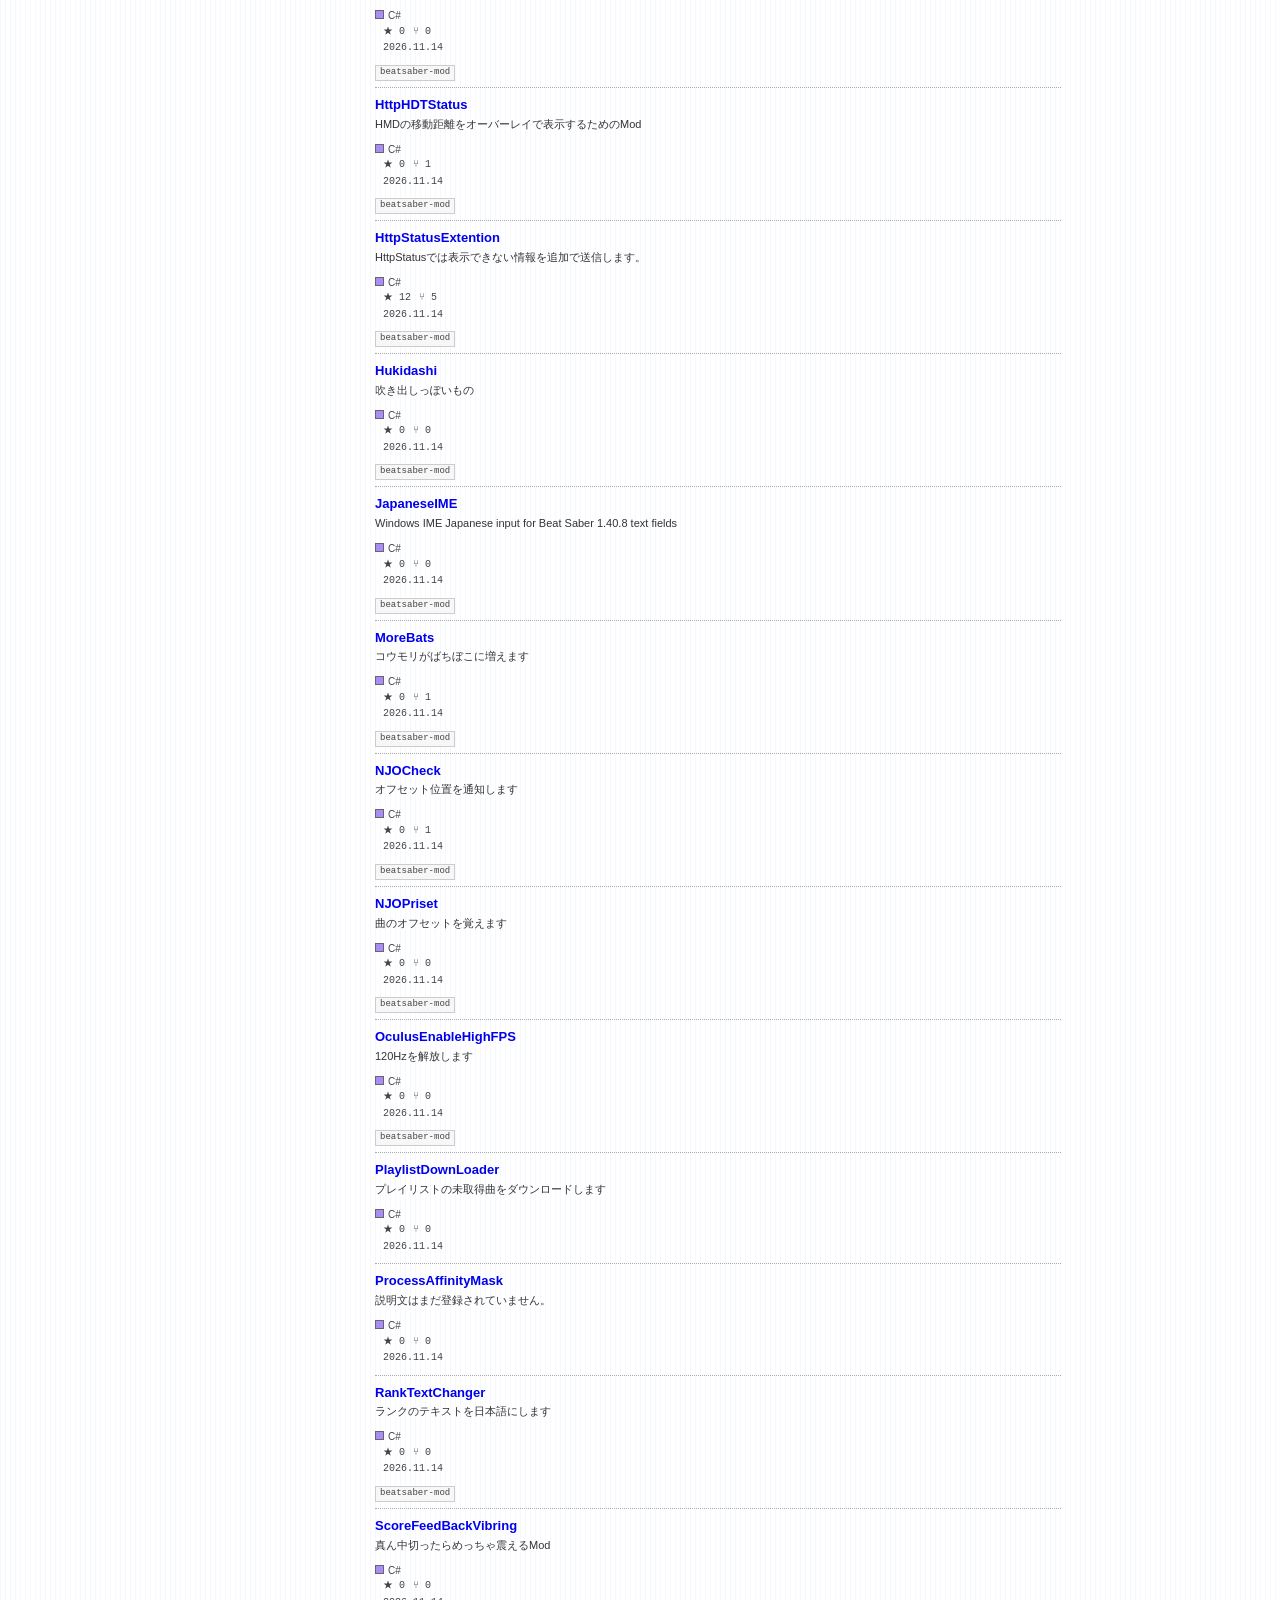
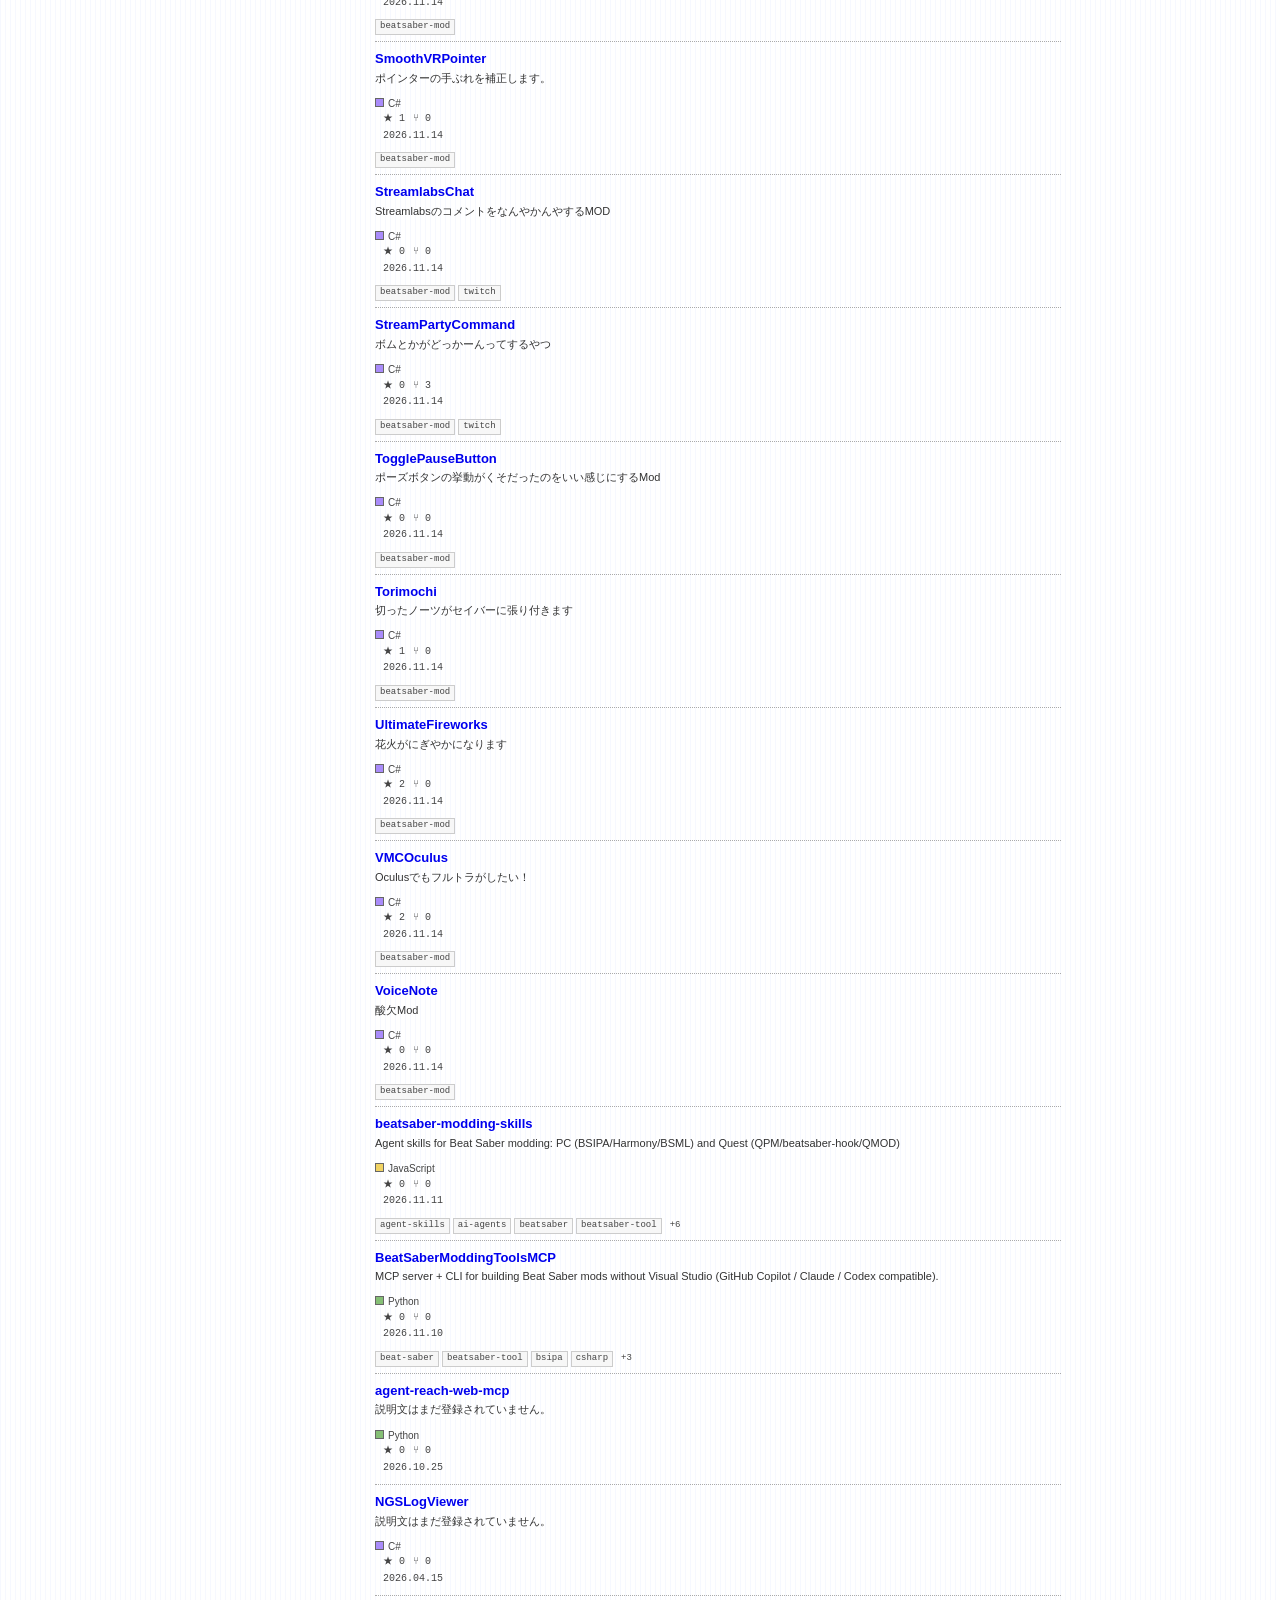
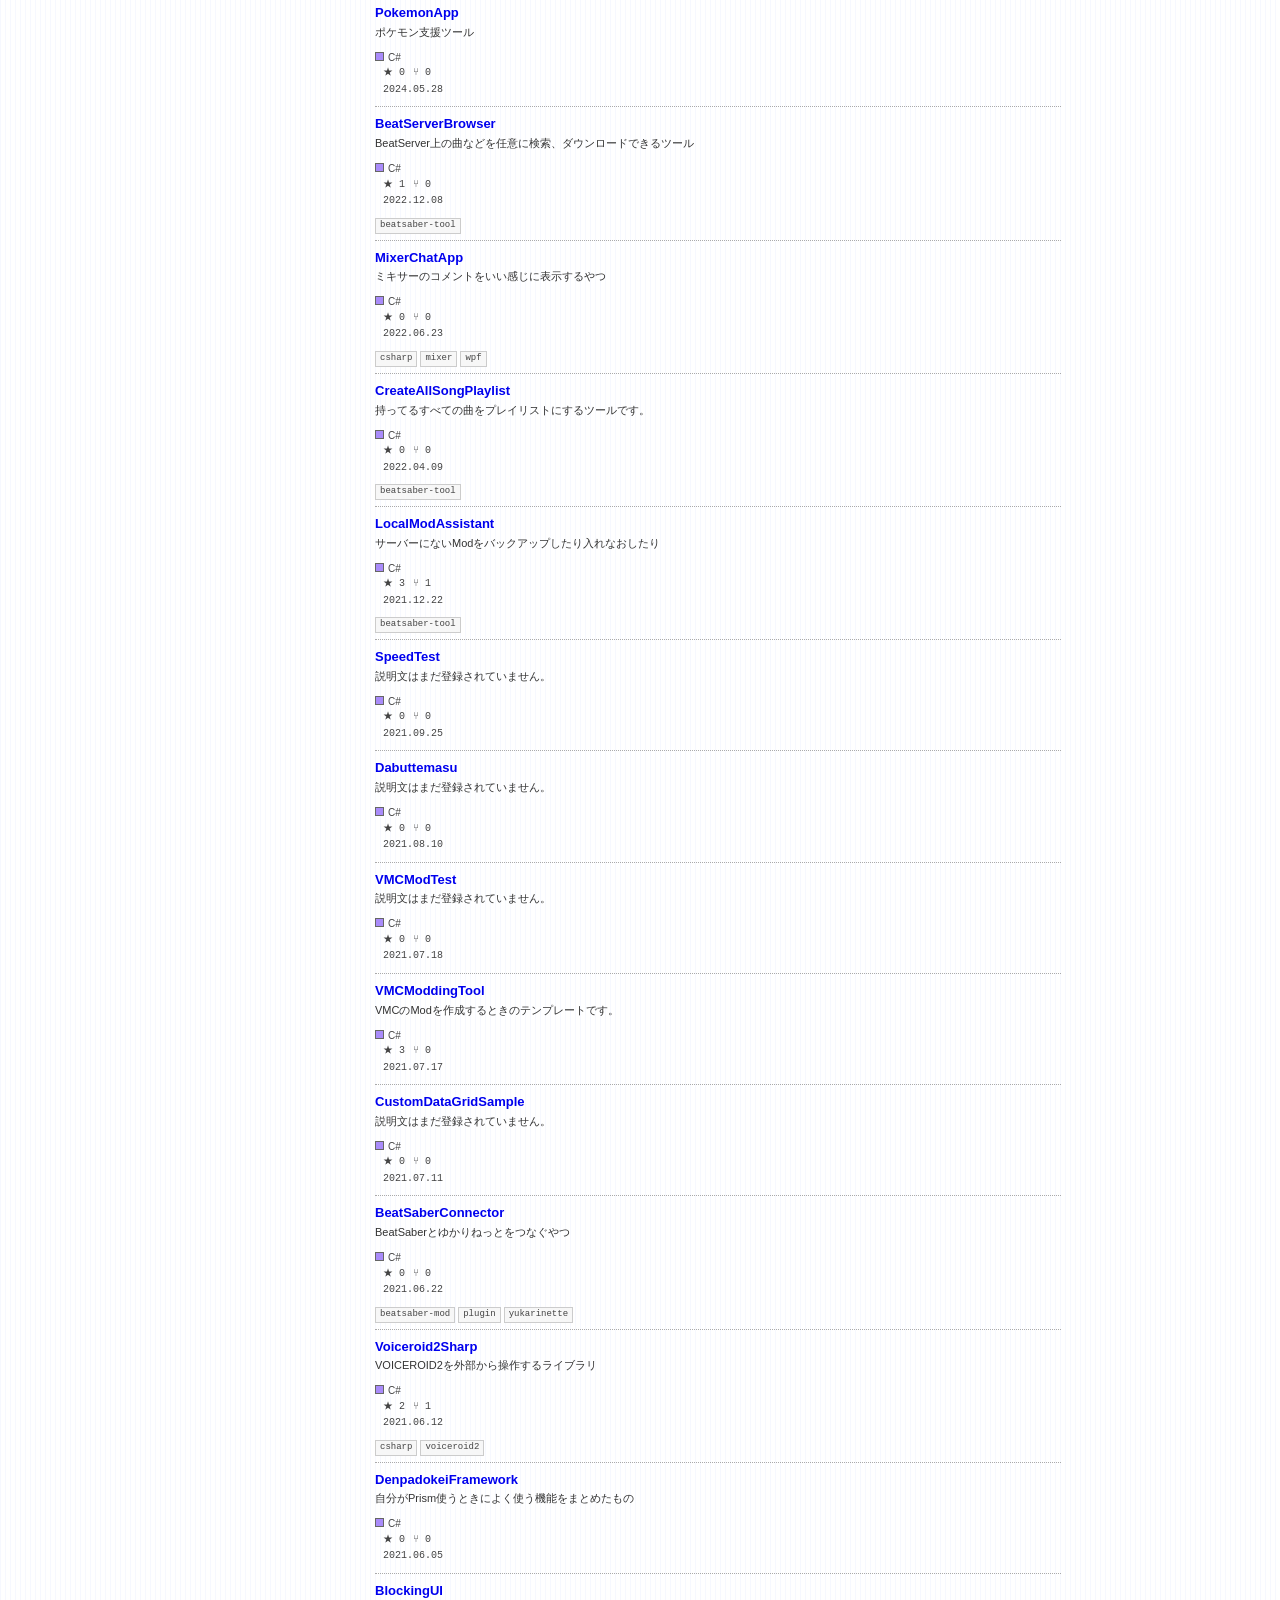
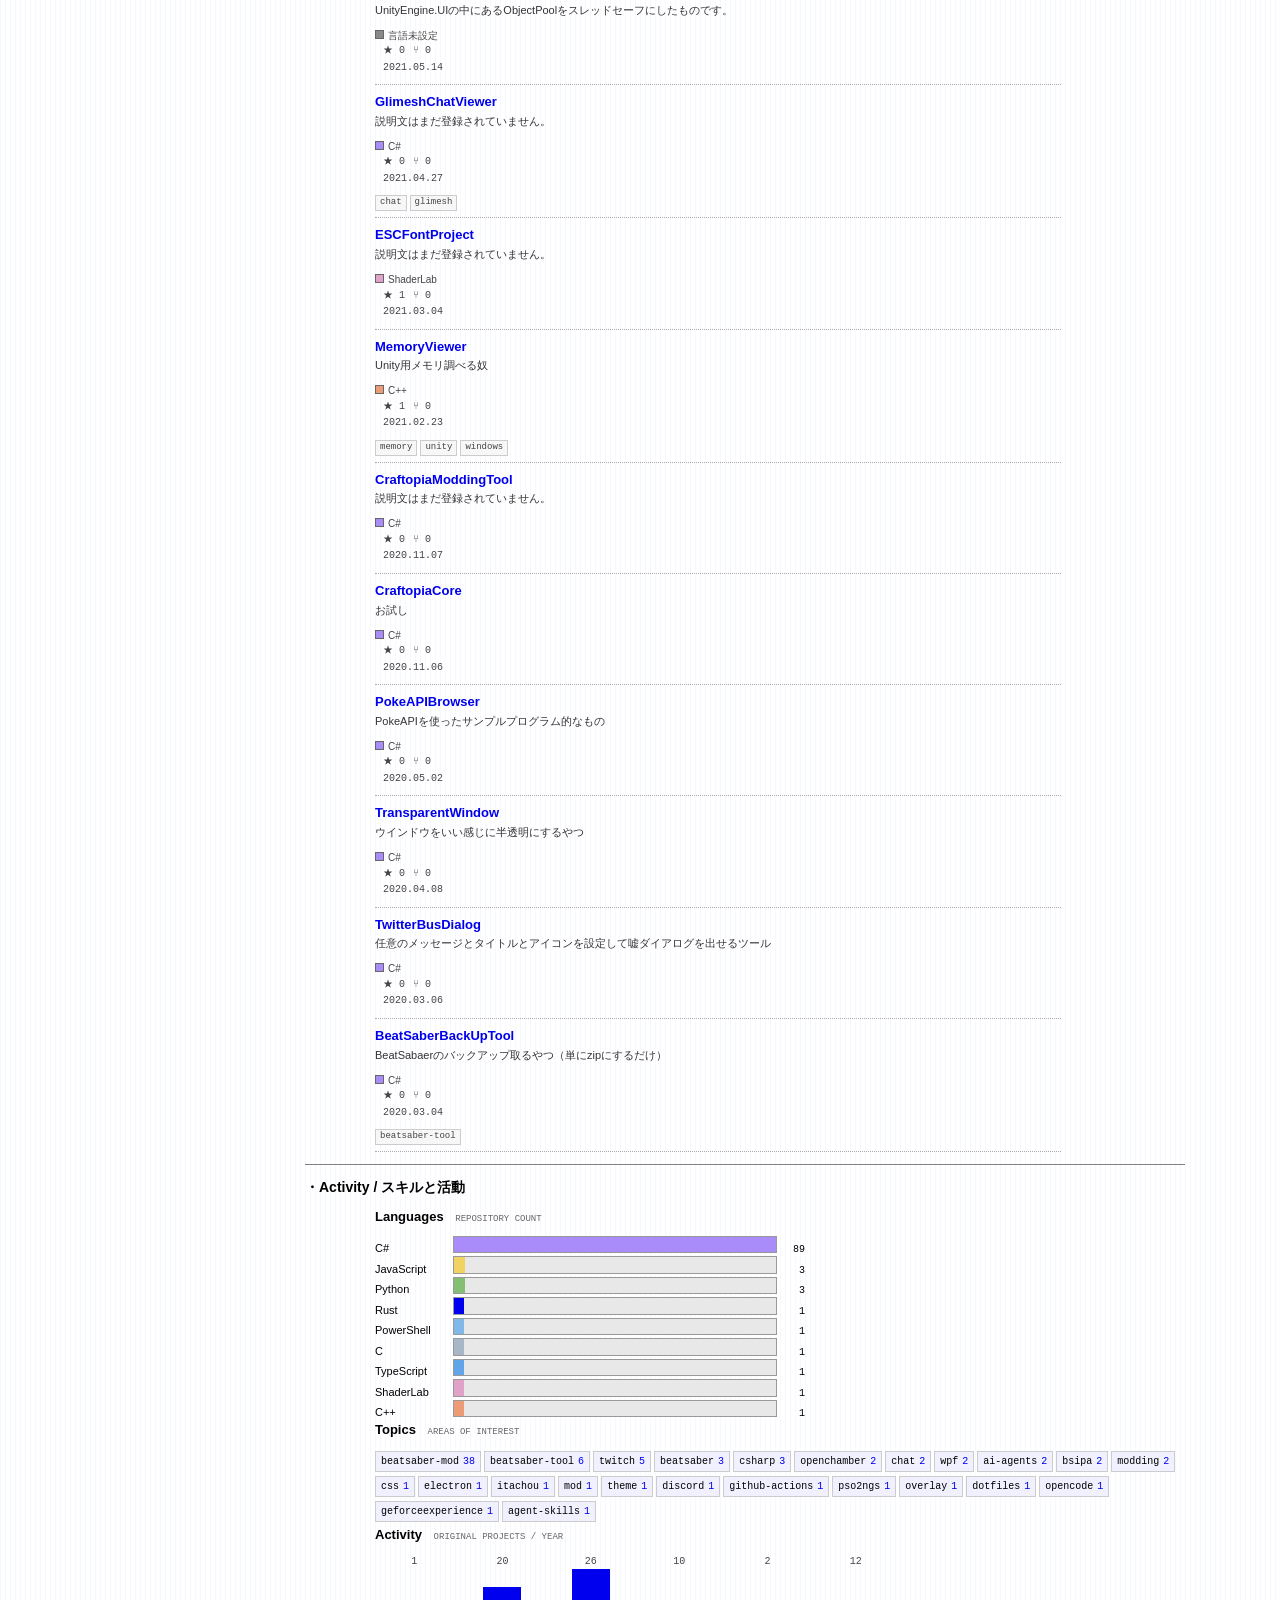
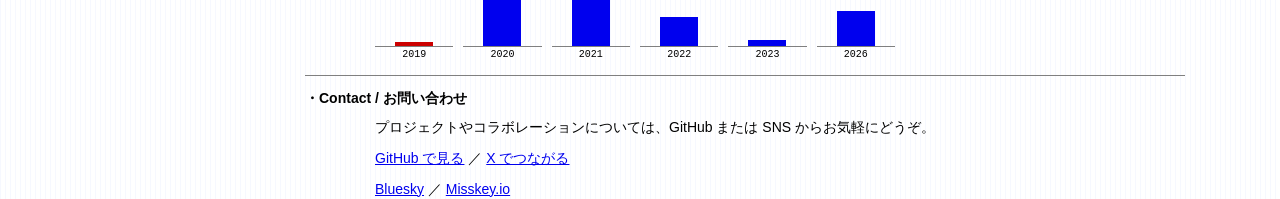
==== commit 31c0573b: "fix: 阿部寛風ページのダミーアクセスカウンターを削除 ハードコードされた Access 012345 は実際にカウントされないため、マークアップと関連スタイル・モバイル用の非表示指定を削除する。" ====
--- a/abe.html
+++ b/abe.html
@@ -23,7 +23,6 @@
         <li><span class="menu-dot" style="color:#ff0000" aria-hidden="true">●</span><a href="./index.html">モダン版</a></li>
       </ul>
       <p class="menu-note">最終更新：2026年11月22日</p>
-      <p class="menu-counter">Access <span>012345</span></p>
     </nav>
 
     <main class="abe-main" id="main">
--- a/assets/abe.css
+++ b/assets/abe.css
@@ -45,11 +45,6 @@
 .menu-list li { margin-bottom: 10px; white-space: nowrap; }
 .menu-dot { display: inline-block; width: 15px; font-size: 10px; }
 .menu-note { margin: 22px 0 0; color: #555; font-size: 10px; }
-.menu-counter { margin: 6px 0 0; color: #555; font-family: monospace; font-size: 10px; }
-.menu-counter span {
-  display: inline-block; padding: 1px 4px; border: 1px inset #c0c0c0;
-  background: #000; color: #00ff66; letter-spacing: 2px;
-}
 
 /* 右コンテンツ */
 .abe-main { flex: 1 1 auto; min-width: 0; padding: 8px 16px 46px; }
@@ -195,7 +190,7 @@
   .menu-head { display: none; }
   .menu-list { display: flex; flex-wrap: wrap; gap: 2px 10px; }
   .menu-list li { margin: 0; }
-  .menu-note, .menu-counter { display: none; }
+  .menu-note { display: none; }
   .abe-main { padding: 8px 10px 32px; }
   .abe-page h1 { font-size: 21px; }
   .profile-layout { display: block; }
